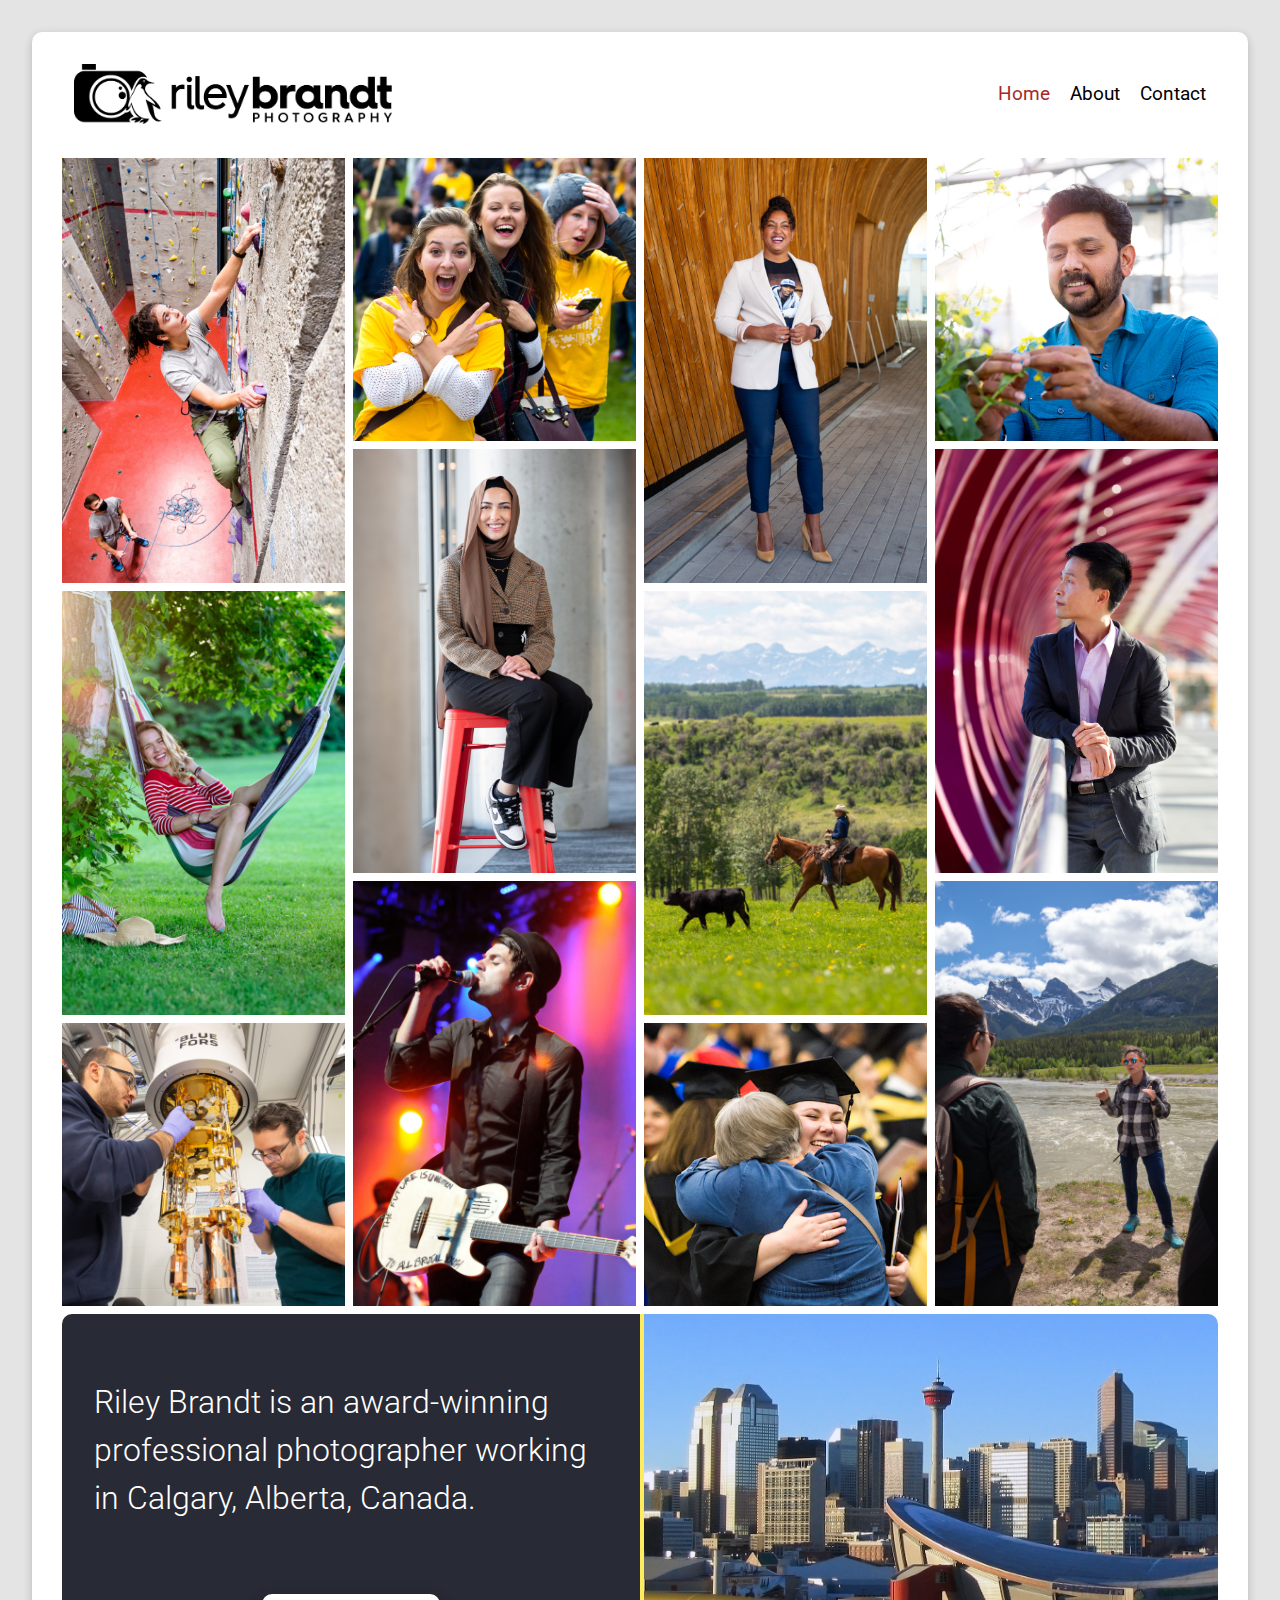
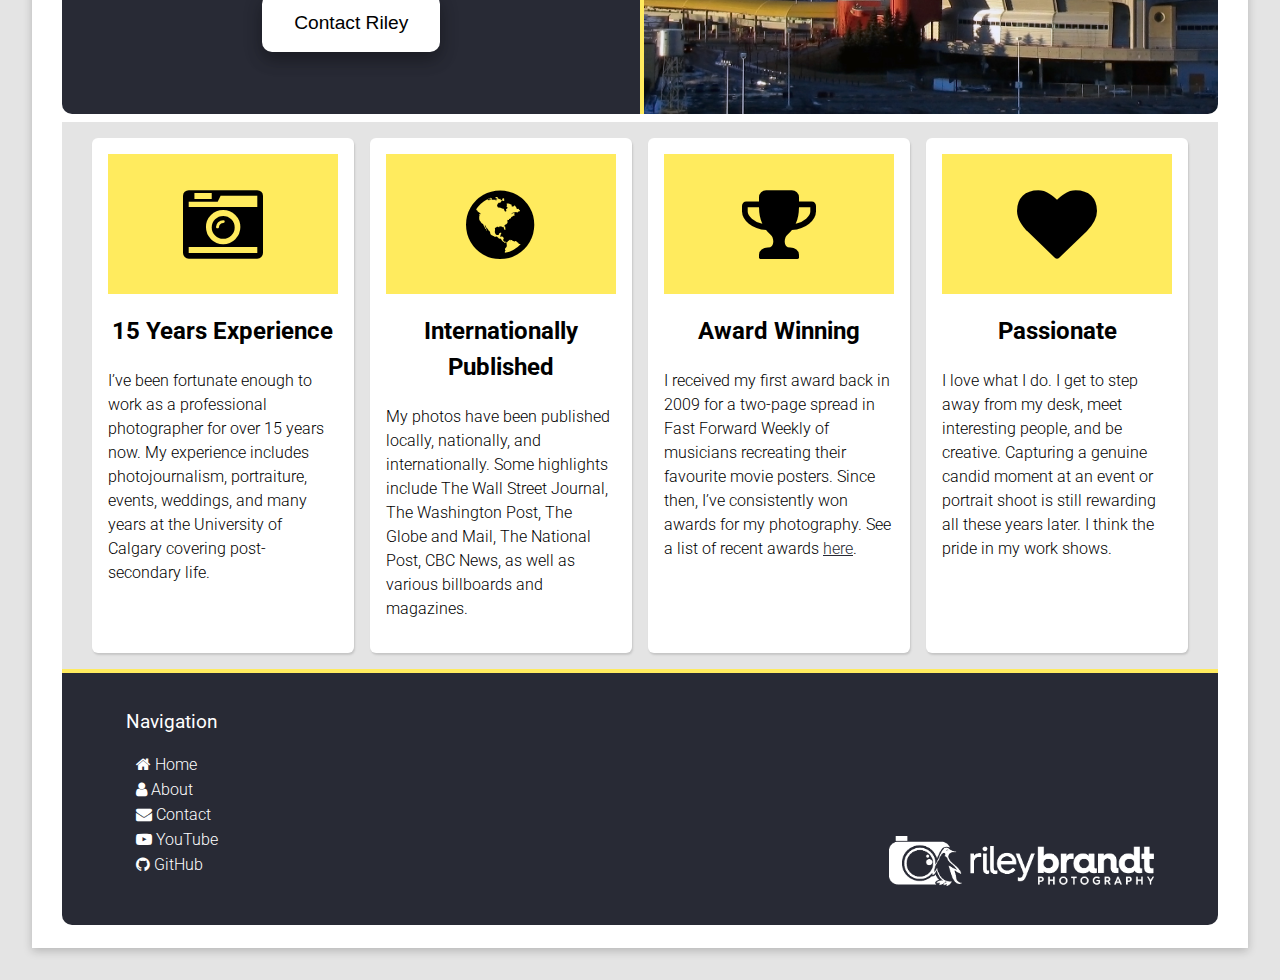
==== index.html @ c028a97a "HTML: added an image to message sent screen and an anchor link CSS: Adjusted padding, border radius," ====
<!DOCTYPE html>
<html lang="en">
  <head>
    <meta charset="UTF-8" />
    <meta http-equiv="X-UA-Compatible" content="IE=edge" />
    <meta name="viewport" content="width=device-width, initial-scale=1.0" />
    <title>Home | RB Photography</title>

    <link rel="stylesheet" href="./css/style.css" />
    <link rel="stylesheet" href="./css/lightbox.css" />
    <link rel="stylesheet" href="./css/font-awesome.min.css" />

    <!-- Google Fonts Remote Option -->

    <link rel="preconnect" href="https://fonts.googleapis.com" />
    <link rel="preconnect" href="https://fonts.gstatic.com" crossorigin />
    <style>
      @import url("https://fonts.googleapis.com/css2?family=Roboto:ital,wght@0,100;0,300;0,400;0,500;0,700;0,900;1,100;1,300;1,400;1,500;1,700;1,900&display=swap");
    </style>
  </head>

  <body>
    <div id="container-body-main">
      <!-- =========== NAVIGATION BAR & LOGO in the HEADER ============ -->

      <header>
        <div class="wrapper">
          <div class="logo">
            <a href="index.html"
              ><img class="nav-logo" alt="Riley Brandt Photography logo"
            /></a>
          </div>
          <div class="navbar">
            <div class="close-nav"><button type="button">x</button></div>
            <nav>
              <ul>
                <li><a href="index.html" class="active">Home</a></li>
                <!-- <li><a href="photos.html">Portfolio</a></li> -->
                <li><a href="about.html">About</a></li>
                <li><a href="contact.html">Contact</a></li>
              </ul>
            </nav>
          </div>

          <div class="menu-bar">
            <button type="button"><i></i></button>
          </div>
        </div>
      </header>

      <!-- ====== LIGHTBOX IMAGE GALLERY WITH MOSAIC ===== -->

      <div class="lbox-container">
        <div class="lbox-gallery">
          <!-- ====== IMAGE GALLERY 01 ===== -->

          <div class="lbox-column">
            <a
              href="./img/homepage/hp_04_full_wall-climb_1400px_90ppi_90Q.jpg"
              data-lightbox="lbox-test-data"
              data-title="This is the data-title field"
            >
              <img
                src="./img/homepage/hp_04_thumb_wall-climb_800x1200_150ppi.jpg"
              />
            </a>

            <a
              href="./img/homepage/hp_10_full_hammock_1200px.jpg"
              data-lightbox="lbox-test-data"
              data-title="This is the data-title field"
            >
              <img src="./img/homepage/hp_10_thumb_hammock_600x900px.jpg" />
            </a>

            <!-- <a
              href="./img/homepage/hp_15_full_lab_1200px.jpg"
              data-lightbox="lbox-test-data"
              data-title="This is the data-title field"
            >
              <img src="./img/homepage/hp_15_thumb-sq_lab_600x600px.jpg" />
            </a> -->

            <a
              href="./img/homepage/hp_15_full_lab_1200px.jpg"
              data-lightbox="lbox-test-data"
              data-title="This is the data-title field"
            >
              <img src="./img/homepage/hp_16_quamtun_600x600px.jpg" />
            </a>
          </div>

          <!-- ====== IMAGE GALLERY 02 ===== -->

          <div class="lbox-column">
            <a
              href="./img/homepage/hp_07_full_orientation_1200px.jpg"
              data-lightbox="lbox-test-data"
              data-title="This is the data-title field"
            >
              <img src="./img/homepage/hp_07_thumb_orientation_800x800px.jpg" />
            </a>

            <a
              href="./img/homepage/hp_01_full_stool-portrait_1400px.jpg"
              data-lightbox="lbox-test-data"
              data-title="This is the data-title field"
            >
              <img
                src="./img/homepage/hp_01_thumb_vert_stool-portrait_800x1200px_150ppi.jpg"
              />
            </a>

            <!-- <a
              href="./img/homepage/hp_10_full_hammock_1200px.jpg"
              data-lightbox="lbox-test-data"
              data-title="This is the data-title field"
            >
              <img src="./img/homepage/hp_10_thumb_hammock_600x900px.jpg" />
            </a> -->

            <a
              href="./img/homepage/hp_12_full_concert_1200px.jpg"
              data-lightbox="lbox-test-data"
              data-title="This is the data-title field"
            >
              <img src="./img/homepage/hp_12_thumb_concert_600x900px.jpg" />
            </a>
          </div>

          <!-- ====== IMAGE GALLERY 03 ===== -->

          <div class="lbox-column">
            <a
              href="./img/homepage/hp_06_full_grad-portrait_1200px_150ppi.jpg"
              data-lightbox="lbox-test-data"
              data-title="This is the data-title field"
            >
              <img
                src="./img/homepage/hp_06_thumb_vert_grad-portrait_800x1200px_150ppi.jpg"
              />
            </a>

            <!-- <a
              href="./img/homepage/hp_14_full_train_1200px.jpg"
              data-lightbox="lbox-test-data"
              data-title="This is the data-title field"
            >
              <img src="./img/homepage/hp_14_thumb_train_600x900px.jpg" />
            </a> -->

            <a
              href="./img/homepage/hp_05_full_herd-cattle_1200px_150ppi.jpg"
              data-lightbox="lbox-test-data"
              data-title="This is the data-title field"
            >
              <img src="./img/homepage/hp_05_thumb_herd-cattle_600x900px.jpg" />
            </a>

            <a
              href="./img/homepage/hp_08_full_graduation_1400px.jpg"
              data-lightbox="lbox-test-data"
              data-title="This is the data-title field"
            >
              <img src="./img/homepage/hp_08_thumb_graduation_800x800px.jpg" />
            </a>
          </div>

          <!-- ====== IMAGE GALLERY 04 ===== -->

          <div class="lbox-column">
            <a
              href="./img/homepage/hp_03_full_canola_1200px.jpg"
              data-lightbox="lbox-test-data"
              data-title="Canola research at the University of Calgary"
            >
              <img src="./img/homepage/hp_03_thumb_canola_800px.jpg" />
            </a>

            <a
              href="./img/homepage/hp_09_thumb_red-portrait_800x1200px.jpg"
              data-lightbox="lbox-test-data"
              data-title="This is the data-title field"
            >
              <img
                src="./img/homepage/hp_09_thumb_red-portrait_800x1200px.jpg"
              />
            </a>

            <a
              href="./img/homepage/hp_11_full_mountain-water_600x900px.jpg"
              data-lightbox="lbox-test-data"
              data-title="This is the data-title field"
            >
              <img
                src="./img/homepage/hp_11_thumb_mountain-water_600x900px.jpg"
              />
            </a>
          </div>
        </div>
      </div>

      <!-- ====== INSTA PHOTO AND TEXT ====== -->

      <div class="insta-profile">
        <div class="insta-text">
          <div>
            <p>
              Riley Brandt is an award-winning professional photographer working
              in Calgary, Alberta, Canada.
            </p>
          </div>
          <div>
            <button
              type="button"
              onclick="window.location.href='./contact.html';"
            >
              Contact Riley
            </button>
          </div>
        </div>

        <div class="insta-photo"></div>
      </div>

      <!-- ====== BULLET POINT CARDS || ALT GRID METHOD ====== -->
      <div class="card-container-2">
        <div class="card-gallery-2">
          <div class="card-column-2">
            <div class="card-highlight-2">
              <i class="fa fa-camera-retro fa-5x" aria-hidden="true"></i>
            </div>
            <!-- <img src="./img/homepage/hp_12_thumb_concert_600x900px.jpg" /> -->
            <h2>15 Years Experience</h2>
            <p>
              I’ve been fortunate enough to work as a professional photographer for over 15 years now. My experience includes photojournalism, portraiture, events, weddings, and many years at the University of Calgary covering post-secondary life.
            </p>
          </div>
          <div class="card-column-2">
            <div class="card-highlight-2">
              <i class="fa fa-globe fa-5x" aria-hidden="true"></i>
            </div>
            <h2>Internationally Published</h2>
            <p>
              My photos have been published locally, nationally, and internationally. Some highlights include The Wall Street Journal, The Washington Post, The Globe and Mail, The National Post, CBC News, as well as various billboards and magazines.
            </p>
          </div>
          <div class="card-column-2">
            <div class="card-highlight-2">
              <i class="fa fa-trophy fa-5x" aria-hidden="true"></i>
            </div>
            <h2>Award Winning</h2>
            <p>
              I received my first award back in 2009 for a two-page spread in Fast Forward Weekly of musicians recreating their favourite movie posters. Since then, I’ve consistently won awards for my photography. See a list of recent awards <a href="./about.html">here</a>.
            </p>
          </div>

          <div class="card-column-2">
            <div class="card-highlight-2">
              <i class="fa fa-heart fa-5x" aria-hidden="true"></i>
            </div>
            <h2>Passionate</h2>
            <p>
              I love what I do. I get to step away from my desk, meet interesting people, and be creative. Capturing a genuine candid moment at an event or portrait shoot is still rewarding all these years later. I think the pride in my work shows.
            </p>
          </div>
        </div>
      </div>

      <!-- ====== FOOTER ====== -->
      <footer>
        <!-- ====== FOOTER ITEM 1 | Navigation ====== -->
        <div class="footer-item">
          <h3>Navigation</h3>
          <ul>
            <li>
              <i class="fa fa-home" aria-hidden="true"></i>
              <a href="./index.html" class="active">Home</a>
            </li>
            <li>
              <i class="fa fa-user" aria-hidden="true"></i>
              <a href="./about.html">About</a>
            </li>
            <li>
              <i class="fa fa-envelope" aria-hidden="true"></i>
              <a href="contact.html">Contact</a>
            </li>
            <li>
              <i class="fa fa-youtube-play" aria-hidden="true"></i>
              <a
                href="https://www.youtube.com/channel/UCt6U6IJ2myOToBFeVL-EaXA/videos"
                target="_blank"
                >YouTube</a
              >
            </li>
            <li>
              <i class="fa fa-github" aria-hidden="true"></i>
              <a href="https://github.com/riley-brandt" target="_blank"
                >GitHub</a
              >
            </li>
            <!-- <li><i class="fa fa-th-large" aria-hidden="true"></i> Portfolio</li> -->
            <!-- <li><i class="fa fa-twitter" aria-hidden="true"></i> Twitter</li> -->
          </ul>
        </div>

        <!-- ====== FOOTER ITEM 2 | Logo ====== -->

        <div class="footer-logo">
          <div>
            <a href="./index.html">
              <img
                src="./img/logo/logo-white-775px.webp"
                alt="Riley Brandt Photography logo"
              />
            </a>
          </div>
        </div>
      </footer>
      <!-- ====== END OF #DIV CONTAINER BODY MAIN ====== -->
    </div>

    <!-- ====== SCRIPT LINK ====== -->

    <script src="./js/scripts.js"></script>
    <script src="./js/lightbox-plus-jquery.js"></script>
  </body>
</html>
---- css/style.css ----
/* ========== GLOBAL STYLES ========= */

/* @import url("https://fonts.googleapis.com/css2?family=Open+Sans:wght@400;700&display=swap"); */

:root {
  --bg-white: hsl(0, 0%, 100%);

  --bg-lt-blue: #e6e7e9;
  --bg-beige: hsl(20, 5%, 88%);
  --blue-medium: hsl(189, 46%, 54%);
  --blue-highlight: #7acfdf;
  --accent-yellow: hsl(60, 80%, 71%);
  --accent-purple: hsl(250, 14%, 40%);
  --dark-purple: hsl(250, 16%, 30%);
  --black-purple: hsl(251, 16%, 21%);
  --medium-black-purple: hsl(235.38461, 11%, 23%);

  --medium-black: hsl(235.38461, 10%, 25%);
  --black-almost: hsl(0, 0%, 15%);
  --btn-medium-green: hsl(178.03279, 54%, 44%);
  --bg-white-blue: hsl(220, 100%, 99%);
  --bg-grey: hsl(240, 5%, 96%);
}

*,
*::before,
*::after {
  box-sizing: border-box;
  line-height: 1.5em;
}

html {
  font-family: "Roboto", sans-serif;
  font-size: 16px;
  scroll-behavior: smooth;
  -webkit-text-size-adjust: 100%;
}

/* === Local Roboto Fonts | weight doesn't work in FF === */

/* @font-face {
  font-family: "robotoregular";
  src: url(../fonts/roboto-regular-webfont.woff2) format("woff2"),
    url(../fonts/roboto-regular-webfont.woff) format("woff");
  font-weight: normal;
  font-style: normal;
} */

/* @font-face {
  font-family: "roboto-variable";
  src: url(../fonts/roboto-variable.ttf) format("ttf");
  font-weight: 300;
  font-style: normal;
} */

body {
  margin: 2rem;
  font-family: "Roboto", sans-serif;
  font-weight: 300;
  background-color: #e4e4e4;
}

/* input[type="text"],
select {
  width: 100%;
  padding: 12px 20px;
  margin: 8px 0;
  display: inline-block;
  border: 1px solid #ccc;
  border-radius: 4px;
  box-sizing: border-box;
} */

input::placeholder {
  color: #969696;
}

textarea::placeholder {
  color: #969696;
}

input[type="text"],
select,
textarea {
  width: 100%;
  padding: 12px;
  border: 1px solid #ccc;
  border-radius: 4px;
  resize: vertical;
  box-shadow: 1px 2px 2px #c6c6c6;
}

input[type="email"] {
  width: 100%;
  padding: 12px 20px;
  margin: 8px 0;
  display: inline-block;
  border: 1px solid #ccc;
  border-radius: 4px;
  box-sizing: border-box;
  box-shadow: 1px 2px 2px #c6c6c6;
}

input[type="submit"] {
  width: 100%;

  background-color: #282a35;
  color: white;
  padding: 14px 20px;
  margin: 8px 0;
  border: none;
  border-radius: 4px;
  cursor: pointer;
  box-shadow: 1px 2px 2px #c6c6c6;
}

input[type="submit"]:hover {
  background-color: #ffeb5e;
  color: black;
}

/* .col-25 {
  float: left;
  width: 25%;
  margin-top: 1rem;
}

.col-75 {
  float: left;
  width: 75%;
  margin-top: 1rem;
} */

/* Clear floats after the columns */
/* .row:after {
  content: "";
  display: table;
  clear: both;
} */

/* Responsive layout - when the screen is less than 600px wide, make the two columns stack on top of each other instead of next to each other */
/* @media screen and (max-width: 600px) {
  input[type="submit"] {
    width: 100%;
  }
} */

/* ========== BODY STYLES ========= */

/* ========== BODY CONTAINER  ========= */

#container-body-main {
  max-width: 1400px;
  min-width: 320px;
  margin: auto;
  background-color: var(--bg-white);
  padding: 1.4em;
  box-shadow: 0 3px 10px rgb(0 0 0 / 0.2);
  border-radius: 10px 10px 0 0;
}

h1 {
  font-size: 3em;
  text-align: center;
  font-weight: 400;
  font-style: normal;
}

h3 {
  font-weight: 400;
  font-style: normal;
}

/* ====== FOOTER ====== */

footer {
  display: flex;
  flex-wrap: wrap;
  flex-direction: row;
  justify-content: space-between;
  max-width: 1400px;
  min-width: 250px;
  min-height: 200px;
  padding: 1rem 4rem 2rem 4rem;
  background-color: #282a35;
  border-top: 4px solid #ffeb5e;
  color: white;
  border-radius: 0 0 10px 10px;
  margin: 0rem 0.5rem 0 0.5rem;
  gap: 1rem;
}

.footer-item {
  display: flex;
  flex-direction: column;
  justify-content: end;
  align-items: end;
}

.footer-item a:link {
  color: white;
  text-decoration: none;
}

.footer-item a:visited {
  color: white;
  text-decoration: none;
}

.footer-item a:hover {
  color: #ffeb5e;
  text-decoration: none;
}

.footer-item ul {
  list-style-type: none;
  padding-left: 0;
}

.footer-item h3 {
  margin-bottom: 0px;
  /* color: #ffeb5e; */
}

.footer-logo img {
  height: 50px;
}

.footer-logo {
  display: flex;
  flex-direction: column;
  justify-content: end;
  align-items: end;
}

/* ========== HEADER ========= */

header {
  padding: 10px 20px;
}

header .wrapper {
  max-width: 1400px;
  margin: 0 auto;
  display: flex;
  align-items: center;
  justify-content: space-between;
}

header .logo img {
  height: 60px;
  display: block;
}

/* ============ PAGE CONTENT FORMATTING ============ */

.about-container {
  margin: 2rem 0.5rem 0rem 0.5rem;
}

.contact-form-container {
  display: flex;
  flex-wrap: wrap;
  padding: 2rem 0.5rem 0rem 0.5rem;
}

.card-left-txt h2 {
  text-align: center;
}

.contact-left-inner-bg {
  min-width: 320px;
  background-color: white;
  padding: 1rem;
  border-radius: 12px;
  height: 100%;
  box-shadow: 1px 2px 2px #c6c6c6;
}

.contact-form-left-container {
  flex: 40%;
  display: flex;
  flex-direction: column;
  background-color: #e4e4e4;
  padding: 2rem;
  /* border-radius: 12px 0 0 0; */
}

.contact-form-left-container a {
  color: #282a35;
}

.contact-form-fields {
  flex: 58%;
  display: flex;
  flex-direction: column;
  font-size: 1rem;
  font-weight: 100;
  padding: 2rem 2rem 2rem 1rem;
  background-color: #e4e4e4;
}

.contact-form-fields-2 {
  flex: 58%;
  display: flex;
  flex-direction: column;
  font-size: 1.2rem;
  font-weight: 100;
  padding: 0rem 2rem 1rem 1rem;
  background-color: #e4e4e4;
}

.success {
  display: flex;
  flex-direction: column;
  align-items: center;
  justify-content: center;
}

.success h2 {
  font-size: 2.4rem;
  margin-bottom: 0;
  color: #282a35;
}

.success p {
  font-size: 1.2rem;
}

.success button {
  background-color: white;
  margin-top: 1rem;
  border: none;
  padding: 15px 32px;
  text-align: center;
  text-decoration: none;
  display: inline-block;
  font-size: 1.2rem;
  border-radius: 10px;
  transition-duration: 0.4s;
  box-shadow: 1px 2px 2px #c6c6c6;
}

.success button:hover {
  background-color: #ffeb5e;
}
/* ========== NAVIGATION BAR ========= */

.nav-logo {
  content: url("../img/logo/logo-black-775px.webp");
}

.navbar {
  position: fixed;
  top: 0;
  left: 100%;
  margin: 0;
  width: 100%;
  height: 100%;
  padding: 20px;
  transition: left 0.3s;
}

nav {
  font-size: 1.2rem;
  font-weight: 400;
}

.navbar .show {
  left: 0 !important;
}

.hide-scroll {
  overflow: hidden;
}

.navbar ul {
  all: unset;
  list-style-type: none;
  display: flex;
  flex-direction: column;
  align-items: center;
  gap: 25px;
}

.navbar ul a {
  all: unset;
  cursor: pointer;
}

.navbar ul a:hover {
  color: #b8001f;
}

.close-nav {
  text-align: right;
  margin-bottom: 20px;
}

.close-nav button {
  all: unset;
  background: #f7f7f7;
  font-size: 42px;
  cursor: pointer;
  border: 1px solid rgba(0, 0, 0, 0.2);
  padding: 15px;
  border-radius: 3px;
  color: #444444;
}

.close-nav button:hover {
  color: #222222;
  background: white;
}

/* ========== MENU BAR/ MENU ICON ========= */

.menu-bar button {
  border: 1px solid rgba(0, 0, 0, 0.1);
  background: #f7f7f7;
  height: 40px;
  width: 40px;
  margin-left: 10px;
  padding: 5px 10px;
  cursor: pointer;
  border-radius: 3px;
}
.menu-bar i {
  display: block;
  border-top: 3px solid #444444;
  border-bottom: 3px solid #444444;
}

.menu-bar i::after {
  /* color: #282a35; */

  display: block;
  content: "";
  border-top: 3px solid #444444;
  margin: 6px 0;
}
.menu-bar button:hover {
  background: white;
}
.menu-bar button:hover i {
  border-color: #222222;
}

/* ========== BODY CONTAINER  ========= */

/* #container-body-main {
  max-width: 1400px;
  min-width: 320px;
  margin: auto;
  background-color: var(--bg-white);
  padding: 1.4em;
  box-shadow: 0 3px 10px rgb(0 0 0 / 0.2);
  border-radius: 10px 10px 0 0;
} */

/* ======== ABOUT PAGE BIO PROFILE ========== */

.about-profile {
  display: flex;
  flex-wrap: wrap;
  /* border-radius: 12px; */
  /* background-color: #282a35; */
  /* margin: 0.5rem 0.5rem 0rem 0.5rem; */
}

.about-photo {
  flex: 50%;
  display: flex;
  flex-direction: column;
  justify-content: center;
  align-items: center;
  border-radius: 12px 0 0 12px;
  background-color: #e4e4e4;
  padding: 2rem 1rem 1rem 1rem;
}

.about-photo-pic img {
  width: 380px;
  border-radius: 50%;
  background-color: white;
  padding: 0.5rem;
  box-shadow: 1px 2px 2px #c6c6c6;
}

/* .about-photo-pic {
} */

.about-profile-text {
  flex: 50%;
  width: 100%;
  display: flex;
  flex-direction: column;
  padding: 1rem 3rem 2rem 3rem;
  border-radius: 0 12px 12px 0;
  background-color: #282a35;
  border-left: 4px solid #ffeb5e;
}

.about-profile-text p {
  font-size: 1.2rem;
  font-weight: lighter;
  color: white;
}

.about-profile-text h6 {
  font-size: 1rem;
  text-transform: uppercase;
  color: #ffeb5e;
  letter-spacing: 2px;
  margin-right: 1rem;
}

.about-profile-text h3 {
  font-size: 2.4rem;
  color: #ffeb5e;
}

/* .about-profile-photo {
  flex: 40%;
  display: flex;
  align-items: center;
  text-align: right;
} */

/* .about-profile-photo img {
  width: 80%;
  border-radius: 50%;
  padding: 0.5rem;
  border-style: solid;
  border-color: #2a628f;
  border-width: 3px;
  background-color: #e4e4e4;
  box-shadow: 5px 5px 5px black;
} */

/* ======== ABOUT CONTAINERS ========== */

/* .about-containers-main > div:nth-of-type(2) {
  background-color: #282a35;
  color: white;
}

.about-containers-main > div:nth-of-type(2) h3 {
  color: #ffeb5e;
} */

/* .about-inner-content > div:nth-of-type(2) {
  background-color: #282a35;
  color: white;  margin-top: 1rem;

} */

.about-containers {
  display: flex;
  flex-wrap: wrap;
  font-size: 1.2rem;
  color: #2a2a2d;
  margin-top: 1rem;
  /* padding: 1rem; */
}

/* .about-containers > div::{
  border-radius: 0;
  box-shadow: none;
} */

.about-inner-content {
  display: flex;
  flex-wrap: wrap;
  padding: 1rem 2rem 1rem 2rem;
  border-radius: 12px;
  box-shadow: 1px 2px 2px #c6c6c6;
  background-color: #e4e4e4;
}

.about-inner-content-dark {
  display: flex;
  flex-wrap: wrap;
  padding: 1rem 2rem 1rem 2rem;
  border-radius: 12px;
  box-shadow: 1px 2px 2px #c6c6c6;
  background-color: #282a35;
  color: white;
}

.about-containers-main {
  /* margin-top: 1rem; */
  /* background-color: red; */
  /* border-radius: 12px 12px 0px 0px; */
}

.about-container-left {
  width: 45%;
  margin-right: 2rem;
}

.about-container-right h5 {
  line-height: 0rem;
  margin-bottom: 0;
  color: #ffeb5e;
}

.about-container-right {
  width: 45%;
}

.about-containers h3 {
  color: #2a628f;
}

/* ========== HOMEPAGE INSTA | PHOTO AND TEXT ========= */

.insta-profile {
  display: flex;
  flex-wrap: wrap;
  margin: 0.5rem 0.5rem 0rem 0.5rem;
}

.insta-photo {
  flex: 50%;
  background-repeat: no-repeat;
  background-size: cover;
  position: relative;
  border-left: 4px solid #ffeb5e;
  width: 100%;
  min-height: 400px;
  border-radius: 0 10px 10px 0;
  background-image: url(../img/homepage/calgary-temp.jpg);
}

.insta-photo-02 {
  flex: 30%;
  background-repeat: no-repeat;
  background-size: cover;
  position: relative;
  width: 100%;
  min-height: 400px;
  border-radius: 10px 0 0 10px;
  background-image: url(../img/homepage/riley-shooting-500px.jpg);
}

.insta-text {
  flex: 50%;
  display: flex;
  flex-direction: column;
  align-items: center;
  font-size: 2rem;
  padding: 2rem;
  background-color: #282a35;
  color: white;
  border-radius: 10px 0 0 10px;
}

.insta-text-02 {
  flex: 70%;
  display: flex;
  flex-direction: column;
  align-items: center;
  font-size: 1rem;
  padding: 1rem 2rem 1rem 2rem;
  background-color: #13293d;
  color: white;
  border-radius: 0 10px 10px 0;
  border-left: 0.5rem solid white;
}

.pulledquote {
  margin-left: 2rem;
  margin-right: 1rem;
  font-size: 2em;
  font-style: italic;
  text-align: center;
  padding: 0 1rem 0 1rem;
}

.insta-text button {
  /* background-color: #fed33f; */
  background-color: white;
  margin-top: 2.5rem;
  margin-bottom: 1rem;
  border: none;
  padding: 15px 32px;
  text-align: center;
  text-decoration: none;
  display: inline-block;
  font-size: 1.2rem;
  border-radius: 10px;
  transition-duration: 0.4s;
  box-shadow: 0 8px 16px 0 rgba(0, 0, 0, 0.2), 0 6px 20px 0 rgba(0, 0, 0, 0.19);
}

.insta-text button:hover {
  background-color: #ffeb5e;
}

/* ====== BULLET POINT CARDS || ALT GRID METHOD ====== */

.card-container-2 {
  display: flex;
  justify-content: center;
  align-items: center;
  padding: 0.5rem;
  background-color: #e4e4e4;
  /* border-radius: 10px 10px 0px 0px; */
  margin: 0.5rem 0.5rem 0 0.5rem;
}

.card-gallery-2 {
  display: flex;
  flex-wrap: wrap;
  justify-content: center;
}

.card-column-2 {
  flex: 25%;
  max-width: 23%;
  padding: 1em;
  background-color: #ffffff;
  margin: 0.5em;
  border-radius: 6px;
  box-shadow: 1px 2px 2px #c6c6c6;
}

.card-column-2 > h2 {
  text-align: center;
}

.card-column-2 a {
  color: #282a35;
}

.card-column-2 a:hover {
  color: #b8001f;
}

.card-highlight-2 {
  width: 100%;
  height: 140px;
  background-color: #ffeb5e;
  align-content: center;
  text-align: center;
}

/* ========== LIGHTBOX GALLERY ========= */
/* ========== MOSAIC FLEX WRAP ========= */

.lbox-container {
  display: flex;
  align-items: center;
  justify-content: center;
  margin-top: 1rem;
}

.lbox-gallery {
  display: flex;
  flex-wrap: wrap;
  padding: 0 4px;
}

.lbox-column {
  flex: 25%;
  max-width: 25%;
  padding: 0 4px;
}

.lbox-gallery img {
  margin-top: 8px;
  vertical-align: middle;
  width: 100%;
}

/* Responsive layout - makes a two column layout */

@media screen and (max-width: 1250px) {
  .about-profile-photo img {
    width: 80%;
    /* border-radius: 12px; */
  }

  .about-photo-pic img {
    width: 350px;
  }

  .about-profile-photo {
    text-align: center;
  }

  
  .card-column-2 {
    flex: 50%;
    max-width: 48%;
  }

  /* .about-profile-photo {
    flex: 50%;
  }

  .about-profile-text {
    flex: 50%;
  } */
}

/* Responsive layout - makes a two column layout */
@media screen and (max-width: 1000px) {
  .lbox-column {
    flex: 50%;
    max-width: 50%;
  }

  .about-photo-pic img {
    width: 320px;
  }

  .card-column-2 {
    flex: 50%;
    max-width: 48%;
  }

  /* header .logo img {
    height: 46px;
  } */

  .footer-logo img {
    height: 46px;
  }

  .lbox-container {
    margin-top: 0.5rem;
  }

  body {
    margin: 1rem;
  }
}

/* Responsive layout - makes a 1 column layout*/

@media screen and (max-width: 900px) {
  .card-column-2 {
    flex: 100%;
    max-width: 99%;
  }

  /* .insta-photo {
    border-radius: 0;
  }

  .insta-text {
    border-radius: 0;
  } */
}

@media screen and (max-width: 800px) {
  .about-photo {
    border-radius: 12px 12px 0 0;
  }

  .about-profile-text {
    border-radius: 0 0 12px 12px;
  }

  .insta-photo {
    border-left: none;
    border-radius: 0;
  }

  .insta-text {
    border-radius: 0;
  }
}

@media screen and (max-width: 600px) {
  input[type="submit"] {
    width: 100%;
  }

  .about-photo-pic img {
    width: 150px;
  }

  #container-body-main {
    box-shadow: none;
    border-radius: 0;
    padding: 0;
  }

  .about-container-left {
    width: 100%;
    margin-right: 0;
  }

  .about-container-right {
    width: 100%;
  }

  .lbox-column {
    flex: 100%;
    max-width: 100%;
  }

  .contact-form-left-container {
    padding: 0;
  }

  .contact-left-inner-bg {
    min-width: 280px;
    border-radius: 0;
  }

  .contact-form-container {
    padding: 1rem 0 0 0;
  }

  .insta-photo {
    border-top: solid 4px #ffeb5e;
    border-left: none;
    border-radius: 0;
  }

  .insta-text {
    border-radius: 0;
  }

  header .logo img {
    height: 46px;
  }

  .footer-logo img {
    height: 36px;
  }

  .lbox-container {
    margin-top: 0.2rem;
  }

  footer {
    flex-direction: column;
    align-items: flex-start;
    border-radius: 0px;
    margin-bottom: 0;
    margin: 0;
  }

  body {
    margin: 0;
  }

  header {
    padding-top: 1.4rem;
  }
}

/* ==========  MY NAVIGATION BAR STYLES ========= */

.navbar a.active {
  color: brown;
}

/* ==========  NEW NAV BAR MEDIA QUERIES ========= */

@media (min-width: 1000px) {
  .navbar {
    all: unset;
    display: block;
  }
  .navbar ul {
    flex-direction: row;
    gap: 20px;
  }
  .navbar ul a {
    font-size: inherit;
  }
  .close-nav,
  .menu-bar {
    display: none;
  }
}

/* ==========  DEBUGGING ========= */
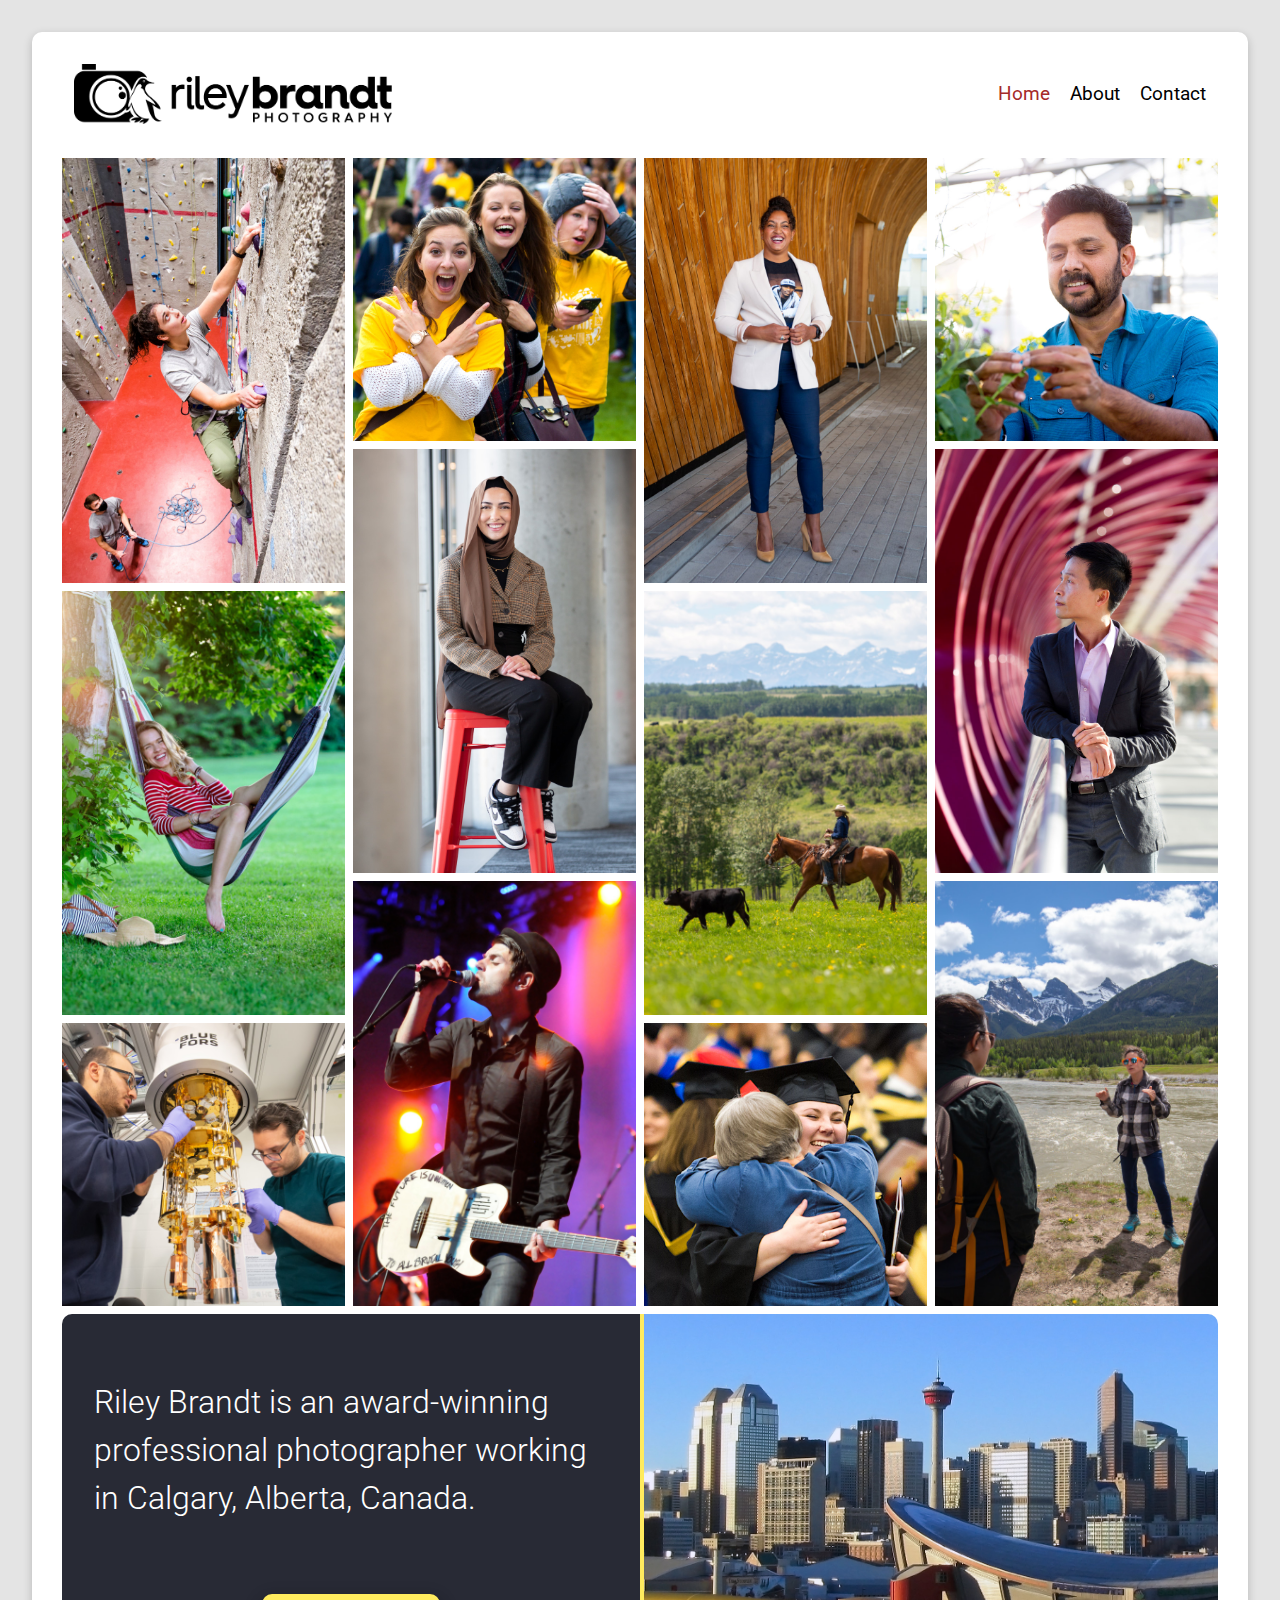
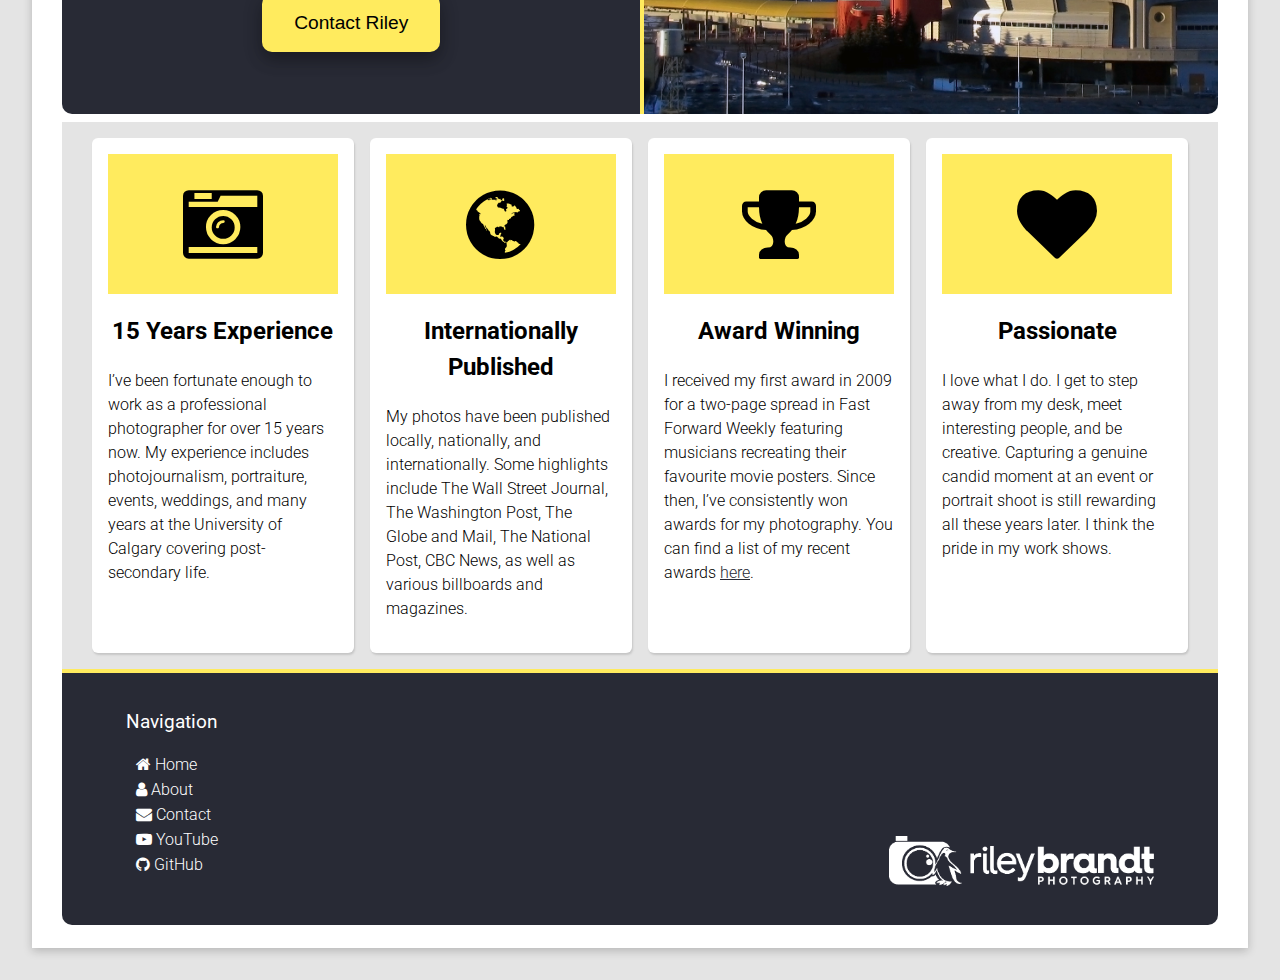
==== commit 61617611: "HTML: Clean up some old code, updated the text on the home page CSS: fixed yellow button colour" ====
--- a/index.html
+++ b/index.html
@@ -251,7 +251,7 @@
             </div>
             <h2>Award Winning</h2>
             <p>
-              I received my first award back in 2009 for a two-page spread in Fast Forward Weekly of musicians recreating their favourite movie posters. Since then, I’ve consistently won awards for my photography. See a list of recent awards <a href="./about.html">here</a>.
+              I received my first award in 2009 for a two-page spread in Fast Forward Weekly featuring musicians recreating their favourite movie posters. Since then, I’ve consistently won awards for my photography. You can find a list of my recent awards <a href="./about.html">here</a>.
             </p>
           </div>
 
--- a/css/style.css
+++ b/css/style.css
@@ -317,6 +317,14 @@
   justify-content: center;
 }
 
+#success-img img{
+  background-color: white;
+  padding: 0.6rem;
+  border-radius: 12px;
+  box-shadow: 1px 2px 2px #c6c6c6;
+
+}
+
 .success h2 {
   font-size: 2.4rem;
   margin-bottom: 0;
@@ -679,8 +687,8 @@
 }
 
 .insta-text button {
-  /* background-color: #fed33f; */
-  background-color: white;
+  /* background-color: white; */
+  background-color: #ffeb5e;
   margin-top: 2.5rem;
   margin-bottom: 1rem;
   border: none;
@@ -695,7 +703,7 @@
 }
 
 .insta-text button:hover {
-  background-color: #ffeb5e;
+  background-color: #e4e4e4;
 }
 
 /* ====== BULLET POINT CARDS || ALT GRID METHOD ====== */
@@ -790,7 +798,6 @@
     text-align: center;
   }
 
-  
   .card-column-2 {
     flex: 50%;
     max-width: 48%;
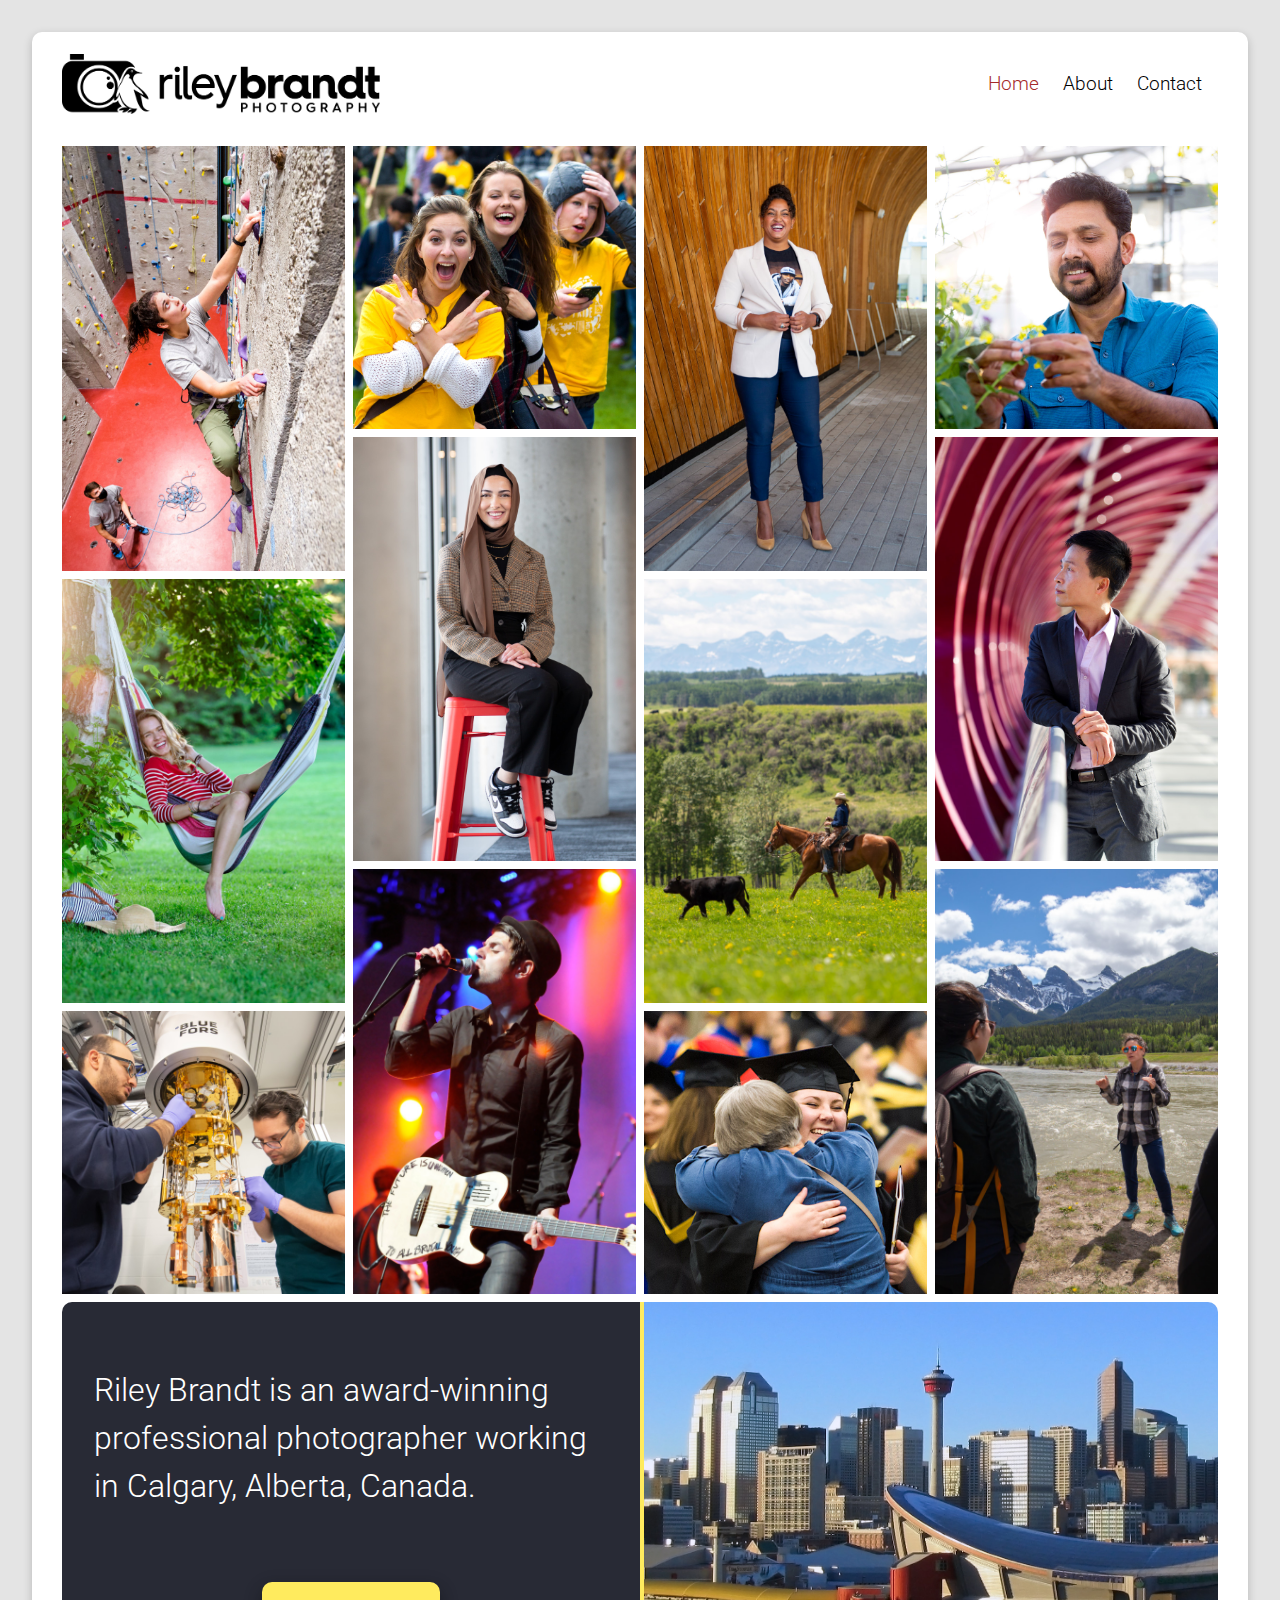
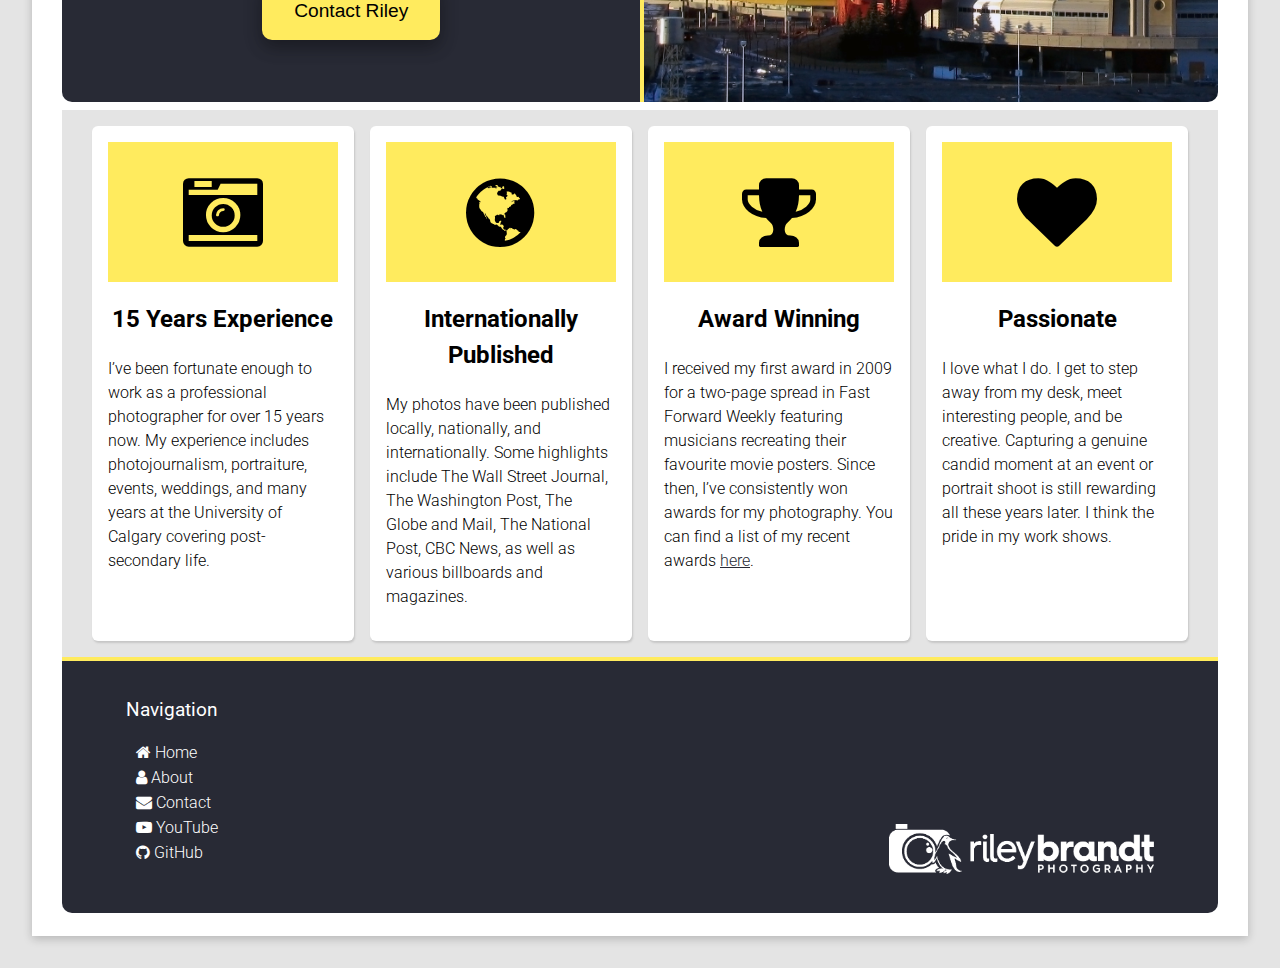
==== commit 33ed78da: "HTML/CSS:/JS: Fixed issue with JavaScript not loading by changing the directory tree and adding “def" ====
--- a/index.html
+++ b/index.html
@@ -24,28 +24,38 @@
       <!-- =========== NAVIGATION BAR & LOGO in the HEADER ============ -->
 
       <header>
-        <div class="wrapper">
-          <div class="logo">
-            <a href="index.html"
-              ><img class="nav-logo" alt="Riley Brandt Photography logo"
-            /></a>
-          </div>
-          <div class="navbar">
-            <div class="close-nav"><button type="button">x</button></div>
-            <nav>
-              <ul>
-                <li><a href="index.html" class="active">Home</a></li>
-                <!-- <li><a href="photos.html">Portfolio</a></li> -->
-                <li><a href="about.html">About</a></li>
-                <li><a href="contact.html">Contact</a></li>
-              </ul>
-            </nav>
-          </div>
-
-          <div class="menu-bar">
-            <button type="button"><i></i></button>
-          </div>
-        </div>
+        <!-- ============= NEW NAVIGATION BAR FROM SCRATCH ========== -->
+
+        <nav>
+          <!-- === UNORDERED LIST MOBILE === -->
+
+          <ul class="sidebar">
+            <li onclick="hideSidebar()">
+              <a href="#"><i class="fa fa-times " aria-hidden="true"></i></a>
+            </li>
+            <li><a href="index.html" class="active">Home</a></li>
+            <li><a href="about.html">About</a></li>
+            <li><a href="contact.html">Contact</a></li>          
+          </ul>
+
+          <!-- === UNORDERED LIST DESKTOP === -->
+
+          <ul>
+            <li>
+              <a class="logo" href="index.html"
+                ><img alt="Riley Brandt Photography logo"
+              /></a>
+            </li>
+            <li class="hideOnMobile"><a href="index.html" class="active">Home</a></li>
+            <li class="hideOnMobile"><a href="about.html">About</a></li>
+            <li class="hideOnMobile">
+              <a href="contact.html">Contact</a>
+            </li>
+            <li class="menu-button" onclick="showSidebar()">
+              <a href="#"><i class="fa fa-bars fa-2x" aria-hidden="true"></i></a>
+            </li>
+          </ul>
+        </nav>
       </header>
 
       <!-- ====== LIGHTBOX IMAGE GALLERY WITH MOSAIC ===== -->
@@ -322,7 +332,7 @@
 
     <!-- ====== SCRIPT LINK ====== -->
 
-    <script src="./js/scripts.js"></script>
-    <script src="./js/lightbox-plus-jquery.js"></script>
+    <script src="./js/scripts.js" defer></script>
+    <script src="./js/lightbox-plus-jquery.js" defer></script>
   </body>
 </html>
--- a/css/style.css
+++ b/css/style.css
@@ -4,21 +4,13 @@
 
 :root {
   --bg-white: hsl(0, 0%, 100%);
-
-  --bg-lt-blue: #e6e7e9;
-  --bg-beige: hsl(20, 5%, 88%);
-  --blue-medium: hsl(189, 46%, 54%);
-  --blue-highlight: #7acfdf;
   --accent-yellow: hsl(60, 80%, 71%);
   --accent-purple: hsl(250, 14%, 40%);
   --dark-purple: hsl(250, 16%, 30%);
   --black-purple: hsl(251, 16%, 21%);
   --medium-black-purple: hsl(235.38461, 11%, 23%);
-
   --medium-black: hsl(235.38461, 10%, 25%);
   --black-almost: hsl(0, 0%, 15%);
-  --btn-medium-green: hsl(178.03279, 54%, 44%);
-  --bg-white-blue: hsl(220, 100%, 99%);
   --bg-grey: hsl(240, 5%, 96%);
 }
 
@@ -54,22 +46,12 @@
 } */
 
 body {
-  margin: 2rem;
+  min-height: 100vh;
   font-family: "Roboto", sans-serif;
   font-weight: 300;
+  margin: 2rem;
   background-color: #e4e4e4;
 }
-
-/* input[type="text"],
-select {
-  width: 100%;
-  padding: 12px 20px;
-  margin: 8px 0;
-  display: inline-block;
-  border: 1px solid #ccc;
-  border-radius: 4px;
-  box-sizing: border-box;
-} */
 
 input::placeholder {
   color: #969696;
@@ -119,34 +101,7 @@
   color: black;
 }
 
-/* .col-25 {
-  float: left;
-  width: 25%;
-  margin-top: 1rem;
-}
-
-.col-75 {
-  float: left;
-  width: 75%;
-  margin-top: 1rem;
-} */
-
-/* Clear floats after the columns */
-/* .row:after {
-  content: "";
-  display: table;
-  clear: both;
-} */
-
-/* Responsive layout - when the screen is less than 600px wide, make the two columns stack on top of each other instead of next to each other */
-/* @media screen and (max-width: 600px) {
-  input[type="submit"] {
-    width: 100%;
-  }
-} */
-
 /* ========== BODY STYLES ========= */
-
 /* ========== BODY CONTAINER  ========= */
 
 #container-body-main {
@@ -219,7 +174,6 @@
 
 .footer-item h3 {
   margin-bottom: 0px;
-  /* color: #ffeb5e; */
 }
 
 .footer-logo img {
@@ -235,22 +189,97 @@
 
 /* ========== HEADER ========= */
 
-header {
-  padding: 10px 20px;
-}
-
-header .wrapper {
-  max-width: 1400px;
-  margin: 0 auto;
+
+/* ========== NAVIGATION BAR ========= */
+.active {
+  color: brown;
+}
+
+nav ul {
+  width: 100%;
+  list-style: none;
+  display: flex;
+  padding: 0;
+  margin: 0;
+}
+
+nav li {
+  min-height: 50px;
+}
+
+nav a {
+  height: 100%;
+  padding: 0 24px 0 0;
+  text-decoration: none;
   display: flex;
   align-items: center;
-  justify-content: space-between;
-}
-
-header .logo img {
+  justify-content: flex-start;
+  font-size: 1.2rem;
+  color: black;
+}
+
+nav a:hover {
+  color: #b8001f;
+}
+
+nav li:first-child {
+  margin-right: auto;
+  height: auto;
+  padding-left: 0.5rem;
+}
+
+.logo {
+  content: url("../img/logo/logo-black-775px.webp");
   height: 60px;
-  display: block;
-}
+}
+
+.sidebar {
+  position: fixed;
+  top: 0;
+  right: 0;
+  height: 100vh;
+  width: 230px;
+  z-index: 999;
+  background-color: #e4e4e4;
+  display: none;
+  flex-direction: column;
+  align-items: flex-start;
+  justify-content: flex-start;
+  padding: 1.4rem;
+}
+
+
+.sidebar a {
+  width: 100%;
+  display: flex;
+  justify-content: flex-end;
+  color: white;
+}
+
+.sidebar li {
+  width: 100%;
+  margin-bottom: 3px;
+  background-color: #282a35;
+  border-radius: 5px;
+  box-shadow: 5px 5px 5px rgba(0, 0, 0, 0.1);
+}
+
+.sidebar a:hover {
+  color: #ffeb5e;
+}
+
+.sidebar .active {
+  color: #ffeb5e;
+}
+
+.menu-button {
+  display: none;
+}
+
+.menu-button a:hover, a:active {
+  color: #ffeb5e;
+}
+
 
 /* ============ PAGE CONTENT FORMATTING ============ */
 
@@ -317,12 +346,11 @@
   justify-content: center;
 }
 
-#success-img img{
+#success-img img {
   background-color: white;
   padding: 0.6rem;
   border-radius: 12px;
   box-shadow: 1px 2px 2px #c6c6c6;
-
 }
 
 .success h2 {
@@ -352,128 +380,12 @@
 .success button:hover {
   background-color: #ffeb5e;
 }
-/* ========== NAVIGATION BAR ========= */
-
-.nav-logo {
-  content: url("../img/logo/logo-black-775px.webp");
-}
-
-.navbar {
-  position: fixed;
-  top: 0;
-  left: 100%;
-  margin: 0;
-  width: 100%;
-  height: 100%;
-  padding: 20px;
-  transition: left 0.3s;
-}
-
-nav {
-  font-size: 1.2rem;
-  font-weight: 400;
-}
-
-.navbar .show {
-  left: 0 !important;
-}
-
-.hide-scroll {
-  overflow: hidden;
-}
-
-.navbar ul {
-  all: unset;
-  list-style-type: none;
-  display: flex;
-  flex-direction: column;
-  align-items: center;
-  gap: 25px;
-}
-
-.navbar ul a {
-  all: unset;
-  cursor: pointer;
-}
-
-.navbar ul a:hover {
-  color: #b8001f;
-}
-
-.close-nav {
-  text-align: right;
-  margin-bottom: 20px;
-}
-
-.close-nav button {
-  all: unset;
-  background: #f7f7f7;
-  font-size: 42px;
-  cursor: pointer;
-  border: 1px solid rgba(0, 0, 0, 0.2);
-  padding: 15px;
-  border-radius: 3px;
-  color: #444444;
-}
-
-.close-nav button:hover {
-  color: #222222;
-  background: white;
-}
-
-/* ========== MENU BAR/ MENU ICON ========= */
-
-.menu-bar button {
-  border: 1px solid rgba(0, 0, 0, 0.1);
-  background: #f7f7f7;
-  height: 40px;
-  width: 40px;
-  margin-left: 10px;
-  padding: 5px 10px;
-  cursor: pointer;
-  border-radius: 3px;
-}
-.menu-bar i {
-  display: block;
-  border-top: 3px solid #444444;
-  border-bottom: 3px solid #444444;
-}
-
-.menu-bar i::after {
-  /* color: #282a35; */
-
-  display: block;
-  content: "";
-  border-top: 3px solid #444444;
-  margin: 6px 0;
-}
-.menu-bar button:hover {
-  background: white;
-}
-.menu-bar button:hover i {
-  border-color: #222222;
-}
-
-/* ========== BODY CONTAINER  ========= */
-
-/* #container-body-main {
-  max-width: 1400px;
-  min-width: 320px;
-  margin: auto;
-  background-color: var(--bg-white);
-  padding: 1.4em;
-  box-shadow: 0 3px 10px rgb(0 0 0 / 0.2);
-  border-radius: 10px 10px 0 0;
-} */
 
 /* ======== ABOUT PAGE BIO PROFILE ========== */
 
 .about-profile {
   display: flex;
   flex-wrap: wrap;
-  /* border-radius: 12px; */
-  /* background-color: #282a35; */
-  /* margin: 0.5rem 0.5rem 0rem 0.5rem; */
 }
 
 .about-photo {
@@ -494,9 +406,6 @@
   padding: 0.5rem;
   box-shadow: 1px 2px 2px #c6c6c6;
 }
-
-/* .about-photo-pic {
-} */
 
 .about-profile-text {
   flex: 50%;
@@ -528,41 +437,6 @@
   color: #ffeb5e;
 }
 
-/* .about-profile-photo {
-  flex: 40%;
-  display: flex;
-  align-items: center;
-  text-align: right;
-} */
-
-/* .about-profile-photo img {
-  width: 80%;
-  border-radius: 50%;
-  padding: 0.5rem;
-  border-style: solid;
-  border-color: #2a628f;
-  border-width: 3px;
-  background-color: #e4e4e4;
-  box-shadow: 5px 5px 5px black;
-} */
-
-/* ======== ABOUT CONTAINERS ========== */
-
-/* .about-containers-main > div:nth-of-type(2) {
-  background-color: #282a35;
-  color: white;
-}
-
-.about-containers-main > div:nth-of-type(2) h3 {
-  color: #ffeb5e;
-} */
-
-/* .about-inner-content > div:nth-of-type(2) {
-  background-color: #282a35;
-  color: white;  margin-top: 1rem;
-
-} */
-
 .about-containers {
   display: flex;
   flex-wrap: wrap;
@@ -572,11 +446,6 @@
   /* padding: 1rem; */
 }
 
-/* .about-containers > div::{
-  border-radius: 0;
-  box-shadow: none;
-} */
-
 .about-inner-content {
   display: flex;
   flex-wrap: wrap;
@@ -594,12 +463,6 @@
   box-shadow: 1px 2px 2px #c6c6c6;
   background-color: #282a35;
   color: white;
-}
-
-.about-containers-main {
-  /* margin-top: 1rem; */
-  /* background-color: red; */
-  /* border-radius: 12px 12px 0px 0px; */
 }
 
 .about-container-left {
@@ -761,7 +624,7 @@
   display: flex;
   align-items: center;
   justify-content: center;
-  margin-top: 1rem;
+  margin-top: 1.5rem;
 }
 
 .lbox-gallery {
@@ -802,14 +665,6 @@
     flex: 50%;
     max-width: 48%;
   }
-
-  /* .about-profile-photo {
-    flex: 50%;
-  }
-
-  .about-profile-text {
-    flex: 50%;
-  } */
 }
 
 /* Responsive layout - makes a two column layout */
@@ -828,17 +683,13 @@
     max-width: 48%;
   }
 
-  /* header .logo img {
-    height: 46px;
-  } */
-
   .footer-logo img {
     height: 46px;
   }
 
-  .lbox-container {
-    margin-top: 0.5rem;
-  }
+  /* .lbox-container {
+    margin-top: 1.5rem;
+  } */
 
   body {
     margin: 1rem;
@@ -852,17 +703,18 @@
     flex: 100%;
     max-width: 99%;
   }
-
-  /* .insta-photo {
-    border-radius: 0;
-  }
-
-  .insta-text {
-    border-radius: 0;
-  } */
 }
 
 @media screen and (max-width: 800px) {
+
+
+  .hideOnMobile {
+    display: none;
+  }
+
+  .menu-button {
+    display: block;
+  }
   .about-photo {
     border-radius: 12px 12px 0 0;
   }
@@ -884,10 +736,6 @@
 @media screen and (max-width: 600px) {
   input[type="submit"] {
     width: 100%;
-  }
-
-  .about-photo-pic img {
-    width: 150px;
   }
 
   #container-body-main {
@@ -896,8 +744,26 @@
     padding: 0;
   }
 
+  nav {
+    padding: 1.2rem 0.5rem 0rem 0.5rem;
+  }
+
+  .logo {
+    height: 46px;
+    margin-top: 5px;
+  }
+
+  .about-container {
+    margin: 1.1rem 0.5rem 0rem 0.5rem;
+  }
+
+  .about-photo-pic img {
+    width: 150px;
+  }
+
   .about-container-left {
     width: 100%;
+    /* margin-top: 0; */
     margin-right: 0;
   }
 
@@ -920,7 +786,7 @@
   }
 
   .contact-form-container {
-    padding: 1rem 0 0 0;
+    padding: 0.1rem 0 0 0;
   }
 
   .insta-photo {
@@ -933,16 +799,12 @@
     border-radius: 0;
   }
 
-  header .logo img {
-    height: 46px;
-  }
-
   .footer-logo img {
     height: 36px;
   }
 
   .lbox-container {
-    margin-top: 0.2rem;
+    margin-top: 0.6rem;
   }
 
   footer {
@@ -956,35 +818,11 @@
   body {
     margin: 0;
   }
-
-  header {
-    padding-top: 1.4rem;
-  }
-}
-
-/* ==========  MY NAVIGATION BAR STYLES ========= */
-
-.navbar a.active {
-  color: brown;
-}
-
-/* ==========  NEW NAV BAR MEDIA QUERIES ========= */
-
-@media (min-width: 1000px) {
-  .navbar {
-    all: unset;
-    display: block;
-  }
-  .navbar ul {
-    flex-direction: row;
-    gap: 20px;
-  }
-  .navbar ul a {
-    font-size: inherit;
-  }
-  .close-nav,
-  .menu-bar {
-    display: none;
+}
+
+@media (max-width: 400px) {
+  .sidebar {
+    width: 100%;
   }
 }
 
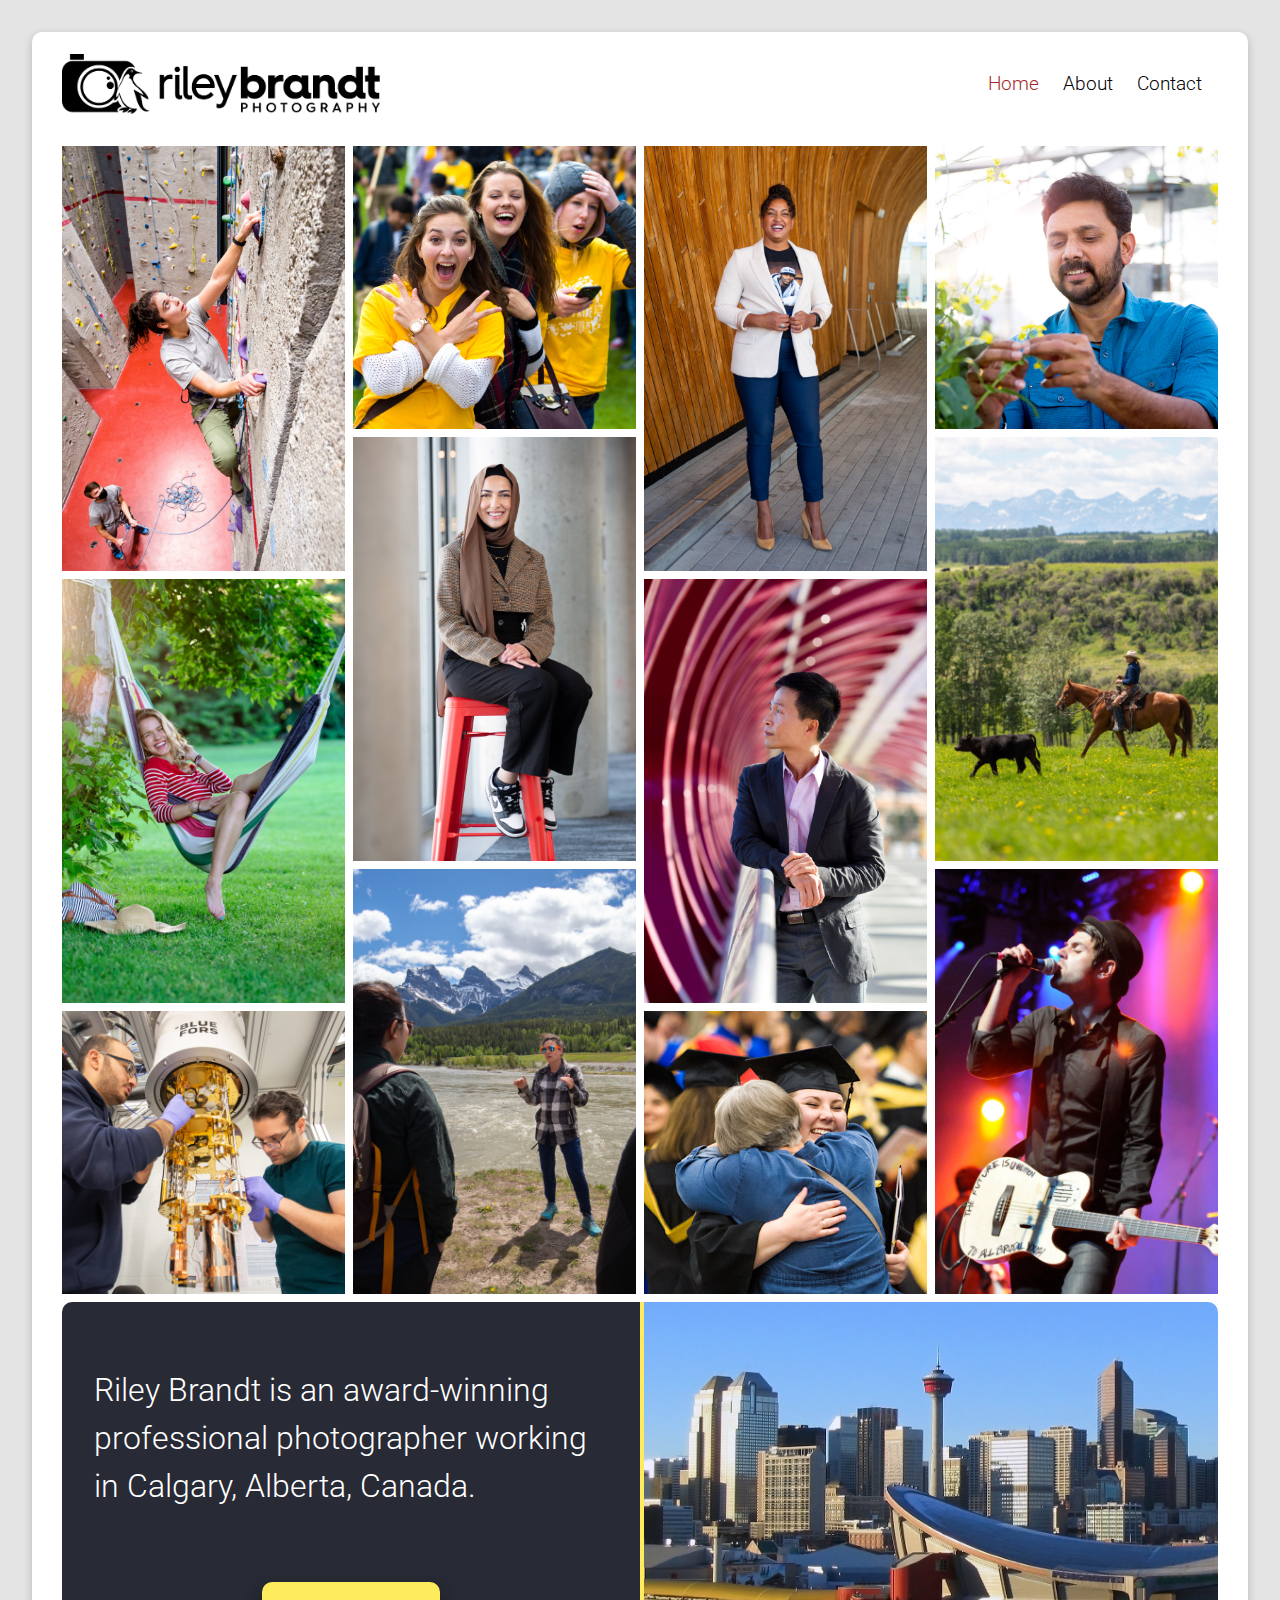
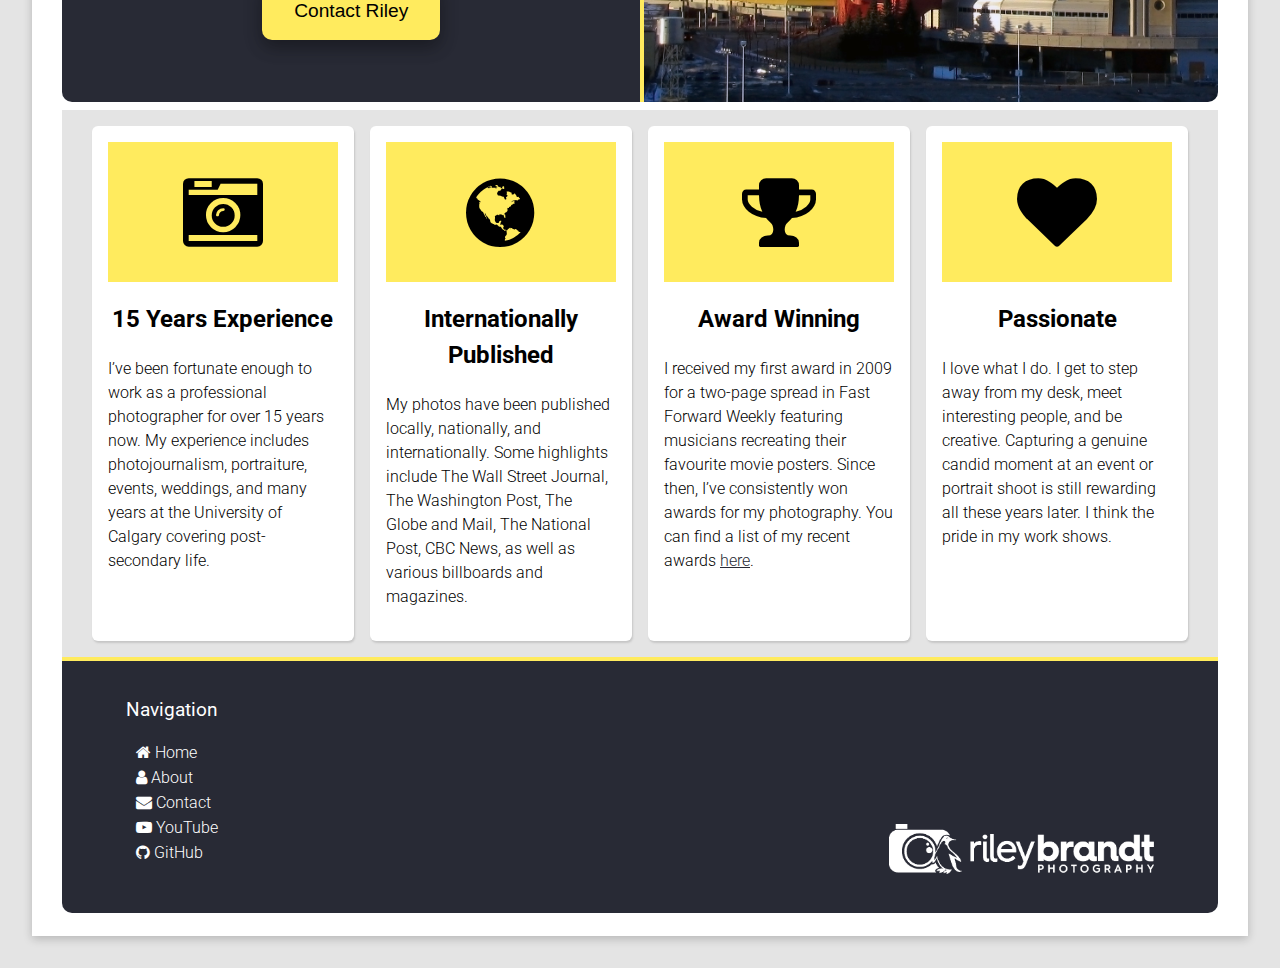
==== commit 97071529: "HTML: rearranged the home page image gallery" ====
--- a/index.html
+++ b/index.html
@@ -31,11 +31,11 @@
 
           <ul class="sidebar">
             <li onclick="hideSidebar()">
-              <a href="#"><i class="fa fa-times " aria-hidden="true"></i></a>
+              <a href="#"><i class="fa fa-times" aria-hidden="true"></i></a>
             </li>
             <li><a href="index.html" class="active">Home</a></li>
             <li><a href="about.html">About</a></li>
-            <li><a href="contact.html">Contact</a></li>          
+            <li><a href="contact.html">Contact</a></li>
           </ul>
 
           <!-- === UNORDERED LIST DESKTOP === -->
@@ -46,16 +46,23 @@
                 ><img alt="Riley Brandt Photography logo"
               /></a>
             </li>
-            <li class="hideOnMobile"><a href="index.html" class="active">Home</a></li>
+            <li class="hideOnMobile">
+              <a href="index.html" class="active">Home</a>
+            </li>
             <li class="hideOnMobile"><a href="about.html">About</a></li>
             <li class="hideOnMobile">
               <a href="contact.html">Contact</a>
             </li>
             <li class="menu-button" onclick="showSidebar()">
-              <a href="#"><i class="fa fa-bars fa-2x" aria-hidden="true"></i></a>
+              <a href="#"
+                ><i class="fa fa-bars fa-2x" aria-hidden="true"></i
+              ></a>
             </li>
           </ul>
         </nav>
+
+        <!-- ====== OVERLAY FOR MOBILE SIDEBAR ===== -->
+        <div id="overlay" onclick="hideSidebar()"></div>
       </header>
 
       <!-- ====== LIGHTBOX IMAGE GALLERY WITH MOSAIC ===== -->
@@ -128,13 +135,41 @@
             >
               <img src="./img/homepage/hp_10_thumb_hammock_600x900px.jpg" />
             </a> -->
-
+            <!-- 
             <a
               href="./img/homepage/hp_12_full_concert_1200px.jpg"
               data-lightbox="lbox-test-data"
               data-title="This is the data-title field"
             >
               <img src="./img/homepage/hp_12_thumb_concert_600x900px.jpg" />
+            </a> -->
+
+            <!-- <a
+              href="./img/homepage/hp_09_thumb_red-portrait_800x1200px.jpg"
+              data-lightbox="lbox-test-data"
+              data-title="This is the data-title field"
+            >
+              <img
+                src="./img/homepage/hp_09_thumb_red-portrait_800x1200px.jpg"
+              />
+            </a> -->
+
+            <!-- <a
+              href="./img/homepage/hp_05_full_herd-cattle_1200px_150ppi.jpg"
+              data-lightbox="lbox-test-data"
+              data-title="This is the data-title field"
+            >
+              <img src="./img/homepage/hp_05_thumb_herd-cattle_600x900px.jpg" />
+            </a> -->
+
+            <a
+              href="./img/homepage/hp_11_full_mountain-water_600x900px.jpg"
+              data-lightbox="lbox-test-data"
+              data-title="This is the data-title field"
+            >
+              <img
+                src="./img/homepage/hp_11_thumb_mountain-water_600x900px.jpg"
+              />
             </a>
           </div>
 
@@ -159,12 +194,22 @@
               <img src="./img/homepage/hp_14_thumb_train_600x900px.jpg" />
             </a> -->
 
-            <a
+            <!-- <a
               href="./img/homepage/hp_05_full_herd-cattle_1200px_150ppi.jpg"
               data-lightbox="lbox-test-data"
               data-title="This is the data-title field"
             >
               <img src="./img/homepage/hp_05_thumb_herd-cattle_600x900px.jpg" />
+            </a> -->
+
+            <a
+              href="./img/homepage/hp_09_thumb_red-portrait_800x1200px.jpg"
+              data-lightbox="lbox-test-data"
+              data-title="This is the data-title field"
+            >
+              <img
+                src="./img/homepage/hp_09_thumb_red-portrait_800x1200px.jpg"
+              />
             </a>
 
             <a
@@ -187,7 +232,7 @@
               <img src="./img/homepage/hp_03_thumb_canola_800px.jpg" />
             </a>
 
-            <a
+            <!-- <a
               href="./img/homepage/hp_09_thumb_red-portrait_800x1200px.jpg"
               data-lightbox="lbox-test-data"
               data-title="This is the data-title field"
@@ -195,9 +240,33 @@
               <img
                 src="./img/homepage/hp_09_thumb_red-portrait_800x1200px.jpg"
               />
-            </a>
-
-            <a
+            </a> -->
+
+            <!-- <a
+              href="./img/homepage/hp_12_full_concert_1200px.jpg"
+              data-lightbox="lbox-test-data"
+              data-title="This is the data-title field"
+            >
+              <img src="./img/homepage/hp_12_thumb_concert_600x900px.jpg" />
+            </a> -->
+
+            <a
+              href="./img/homepage/hp_05_full_herd-cattle_1200px_150ppi.jpg"
+              data-lightbox="lbox-test-data"
+              data-title="This is the data-title field"
+            >
+              <img src="./img/homepage/hp_05_thumb_herd-cattle_600x900px.jpg" />
+            </a>
+
+            <a
+              href="./img/homepage/hp_12_full_concert_1200px.jpg"
+              data-lightbox="lbox-test-data"
+              data-title="This is the data-title field"
+            >
+              <img src="./img/homepage/hp_12_thumb_concert_600x900px.jpg" />
+            </a>
+
+            <!-- <a
               href="./img/homepage/hp_11_full_mountain-water_600x900px.jpg"
               data-lightbox="lbox-test-data"
               data-title="This is the data-title field"
@@ -205,7 +274,7 @@
               <img
                 src="./img/homepage/hp_11_thumb_mountain-water_600x900px.jpg"
               />
-            </a>
+            </a> -->
           </div>
         </div>
       </div>
@@ -243,7 +312,10 @@
             <!-- <img src="./img/homepage/hp_12_thumb_concert_600x900px.jpg" /> -->
             <h2>15 Years Experience</h2>
             <p>
-              I’ve been fortunate enough to work as a professional photographer for over 15 years now. My experience includes photojournalism, portraiture, events, weddings, and many years at the University of Calgary covering post-secondary life.
+              I’ve been fortunate enough to work as a professional photographer
+              for over 15 years now. My experience includes photojournalism,
+              portraiture, events, weddings, and many years at the University of
+              Calgary covering post-secondary life.
             </p>
           </div>
           <div class="card-column-2">
@@ -252,7 +324,10 @@
             </div>
             <h2>Internationally Published</h2>
             <p>
-              My photos have been published locally, nationally, and internationally. Some highlights include The Wall Street Journal, The Washington Post, The Globe and Mail, The National Post, CBC News, as well as various billboards and magazines.
+              My photos have been published locally, nationally, and
+              internationally. Some highlights include The Wall Street Journal,
+              The Washington Post, The Globe and Mail, The National Post, CBC
+              News, as well as various billboards and magazines.
             </p>
           </div>
           <div class="card-column-2">
@@ -261,7 +336,11 @@
             </div>
             <h2>Award Winning</h2>
             <p>
-              I received my first award in 2009 for a two-page spread in Fast Forward Weekly featuring musicians recreating their favourite movie posters. Since then, I’ve consistently won awards for my photography. You can find a list of my recent awards <a href="./about.html">here</a>.
+              I received my first award in 2009 for a two-page spread in Fast
+              Forward Weekly featuring musicians recreating their favourite
+              movie posters. Since then, I’ve consistently won awards for my
+              photography. You can find a list of my recent awards
+              <a href="./about.html">here</a>.
             </p>
           </div>
 
@@ -271,7 +350,10 @@
             </div>
             <h2>Passionate</h2>
             <p>
-              I love what I do. I get to step away from my desk, meet interesting people, and be creative. Capturing a genuine candid moment at an event or portrait shoot is still rewarding all these years later. I think the pride in my work shows.
+              I love what I do. I get to step away from my desk, meet
+              interesting people, and be creative. Capturing a genuine candid
+              moment at an event or portrait shoot is still rewarding all these
+              years later. I think the pride in my work shows.
             </p>
           </div>
         </div>
--- a/css/style.css
+++ b/css/style.css
@@ -112,6 +112,10 @@
   padding: 1.4em;
   box-shadow: 0 3px 10px rgb(0 0 0 / 0.2);
   border-radius: 10px 10px 0 0;
+}
+
+button a {
+  color: black;
 }
 
 h1 {
@@ -189,7 +193,6 @@
 
 /* ========== HEADER ========= */
 
-
 /* ========== NAVIGATION BAR ========= */
 .active {
   color: brown;
@@ -239,7 +242,7 @@
   right: 0;
   height: 100vh;
   width: 230px;
-  z-index: 999;
+  z-index: 10;
   background-color: #e4e4e4;
   display: none;
   flex-direction: column;
@@ -247,7 +250,6 @@
   justify-content: flex-start;
   padding: 1.4rem;
 }
-
 
 .sidebar a {
   width: 100%;
@@ -276,12 +278,63 @@
   display: none;
 }
 
-.menu-button a:hover, a:active {
+.menu-button a:hover,
+a:active {
   color: #ffeb5e;
 }
 
+#overlay {
+  background-color: rgba(0, 0, 0, 0.5);
+  position: fixed;
+  inset: 0;
+  z-index: 9;
+  display: none;
+}
 
 /* ============ PAGE CONTENT FORMATTING ============ */
+
+.lessons-container {
+  display: flex;
+  flex-wrap: wrap;
+  margin: 2rem 0.5rem 0rem 0.5rem;
+  /* padding: 1rem; */
+  /* background-color: #e4e4e4; */
+}
+
+/* .lessons-content-left {
+  background-color: white;
+  border-radius: 10px;
+  flex: 40%;
+  padding: 1rem;
+  margin-right: 1rem;
+}
+
+.lessons-content-left h2 {
+  text-align: center;
+}
+
+.lessons-content-right {
+  background-color: white;
+  border-radius: 10px;
+  padding: 1rem;
+  flex: 58%;
+}
+
+.lessons-content-right > h2 {
+  color: brown;
+} */
+
+.foss-banner {
+  content: url("../img/lessons/banner-foss-course-01.png");
+  width: 98%;
+  height: auto;
+}
+
+.portraits-banner {
+  content: url("../img/lessons/foss-course-02.png");
+  width: 98%;
+  height: auto;
+}
 
 .about-container {
   margin: 2rem 0.5rem 0rem 0.5rem;
@@ -301,7 +354,7 @@
   min-width: 320px;
   background-color: white;
   padding: 1rem;
-  border-radius: 12px;
+  border-radius: 10px;
   height: 100%;
   box-shadow: 1px 2px 2px #c6c6c6;
 }
@@ -667,8 +720,33 @@
   }
 }
 
-/* Responsive layout - makes a two column layout */
+/* ========== MEDIA QUERIES START HERE ========= */
+/* ========== ======= 1000px  ======= ========= */
 @media screen and (max-width: 1000px) {
+
+
+  /* .lessons-container {
+    flex-direction: column;
+    padding: 1rem;
+  }
+
+  .lessons-content-left {
+    width: 100%;
+    border-radius: 0;
+    padding-bottom: 0;
+
+  }
+  
+  .lessons-content-right {
+    width: 100%;
+    border-radius: 0;
+    padding-top: 0;
+  }
+
+  .lessons-hide {
+    display: none;
+  } */
+
   .lbox-column {
     flex: 50%;
     max-width: 50%;
@@ -687,25 +765,27 @@
     height: 46px;
   }
 
-  /* .lbox-container {
-    margin-top: 1.5rem;
-  } */
+
 
   body {
     margin: 1rem;
   }
 }
 
-/* Responsive layout - makes a 1 column layout*/
+/* ========== ======= 900px  ======= ========= */
 
 @media screen and (max-width: 900px) {
   .card-column-2 {
     flex: 100%;
     max-width: 99%;
   }
-}
-
-@media screen and (max-width: 800px) {
+
+}
+
+/* ========== ======= 810px  ======= ========= */
+
+@media screen and (max-width: 810px) {
+
 
 
   .hideOnMobile {
@@ -732,6 +812,9 @@
     border-radius: 0;
   }
 }
+
+/* ========== ======= 600px  ======= ========= */
+
 
 @media screen and (max-width: 600px) {
   input[type="submit"] {
@@ -820,10 +903,18 @@
   }
 }
 
+/* ========== ======= 400px  ======= ========= */
+
+
 @media (max-width: 400px) {
   .sidebar {
     width: 100%;
   }
+
+  /* .lessons-container {
+    margin: 1.1rem 0 0 0;
+  } */
+
 }
 
 /* ==========  DEBUGGING ========= */
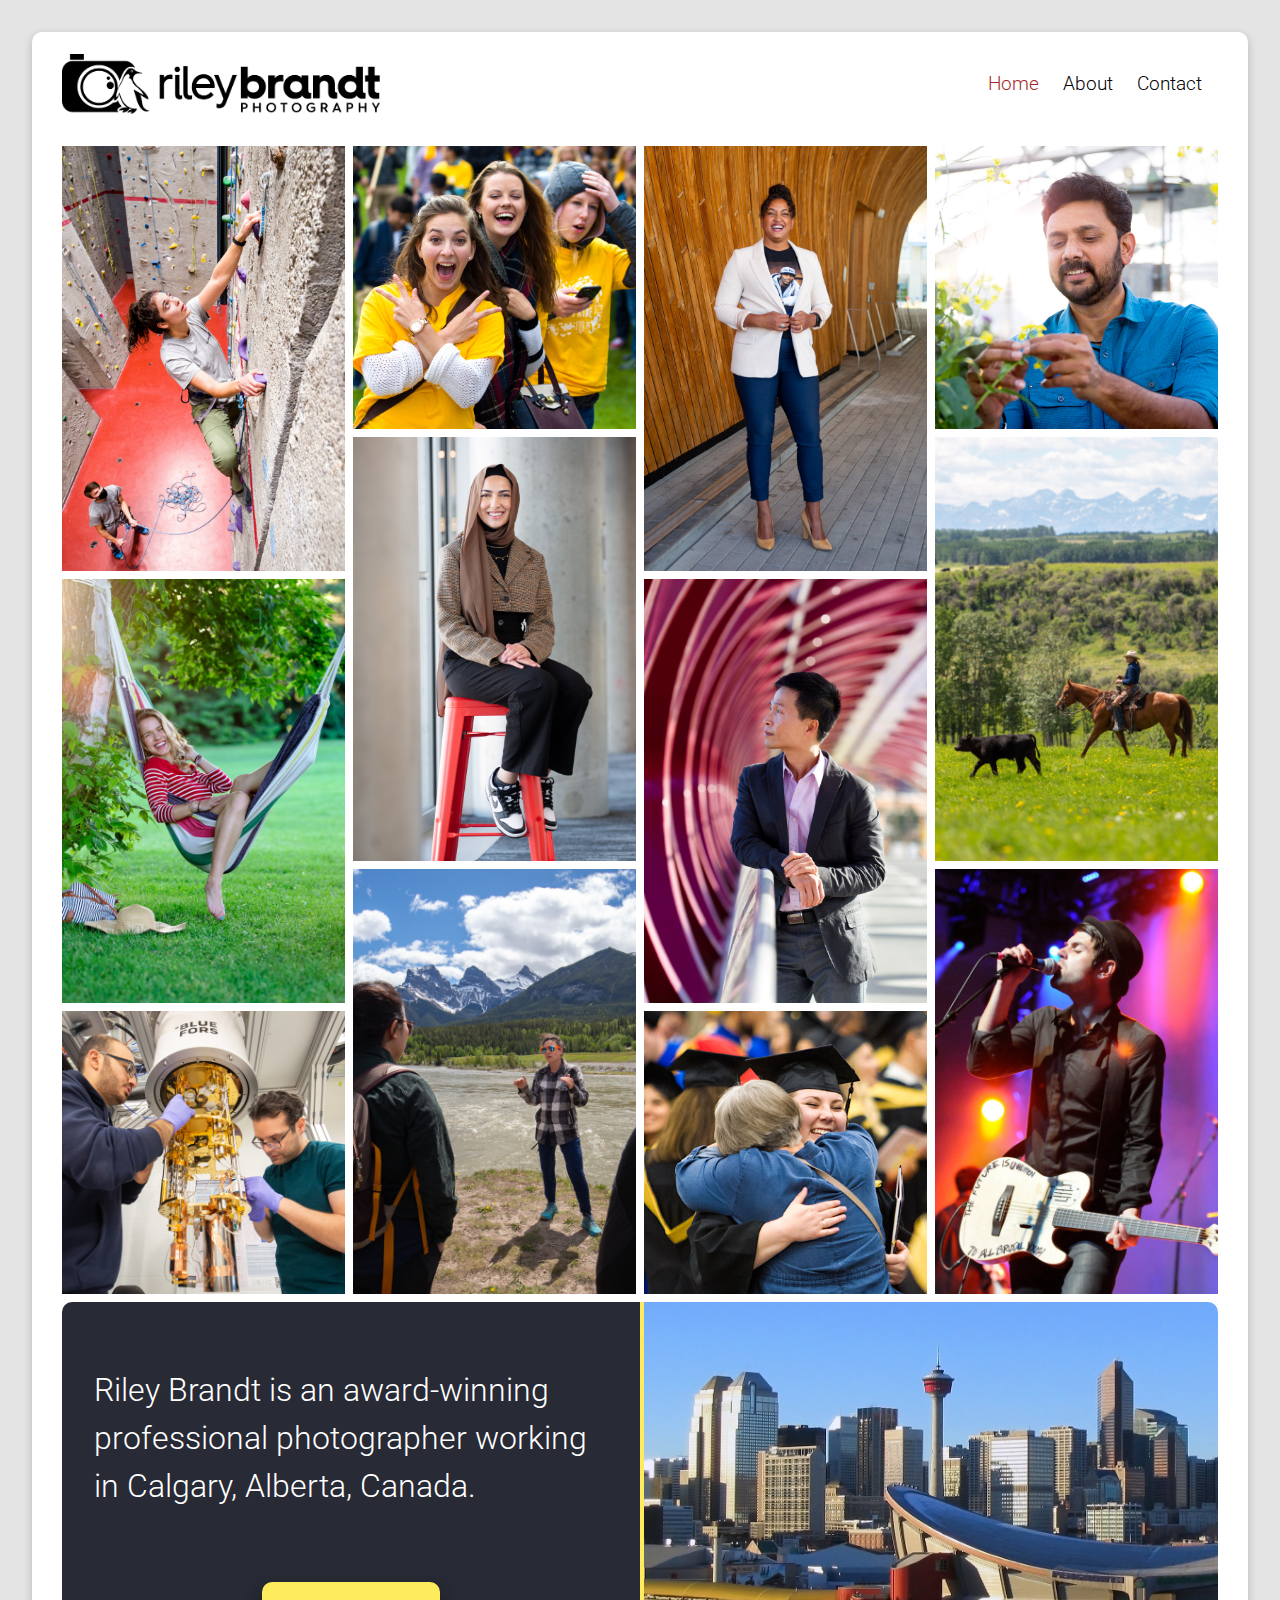
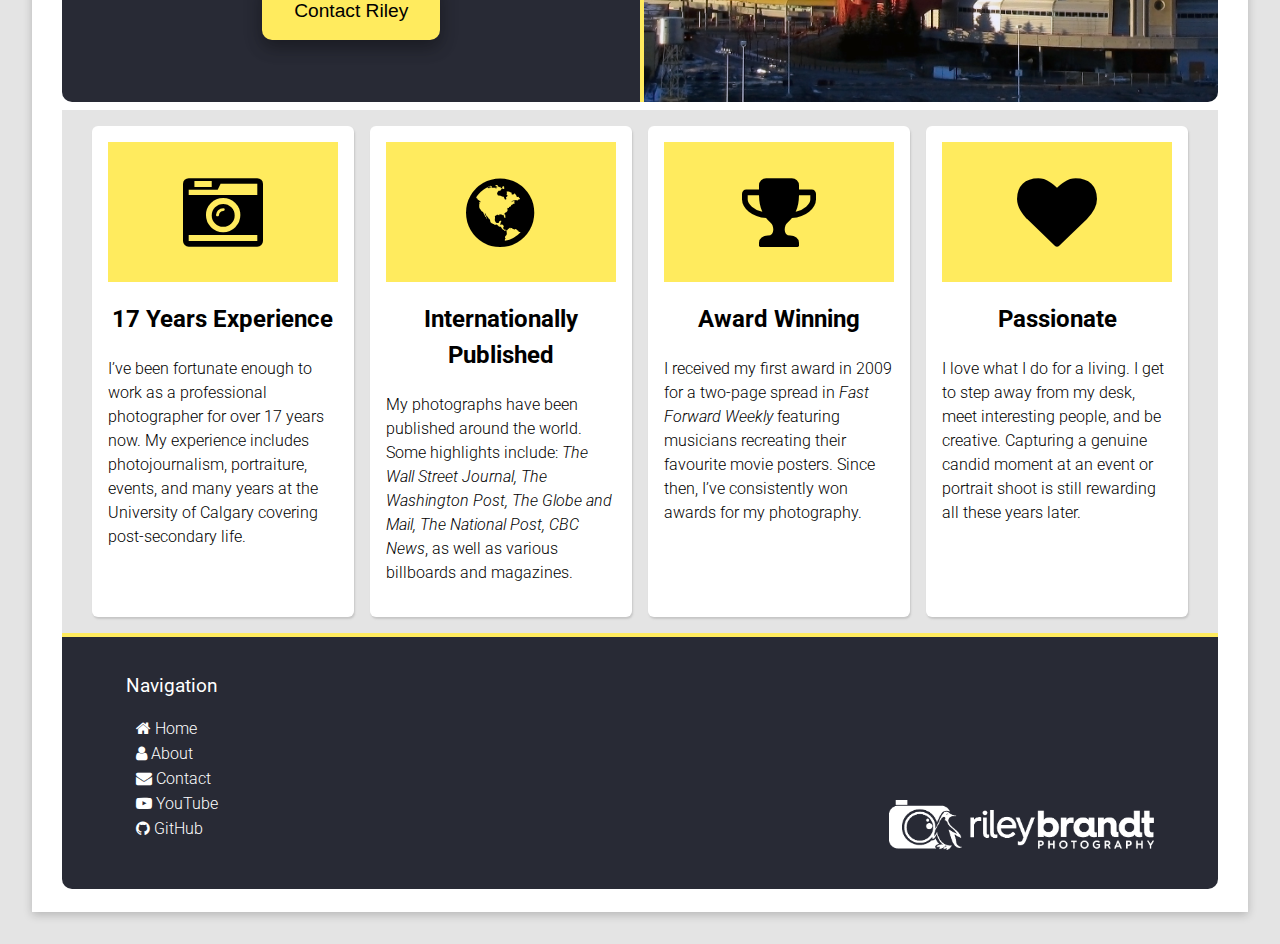
==== commit 8e0d8b05: "HTML: added inline styles to fonts, remove data-title text from all gallery images so Lightbox doesn" ====
--- a/index.html
+++ b/index.html
@@ -75,7 +75,7 @@
             <a
               href="./img/homepage/hp_04_full_wall-climb_1400px_90ppi_90Q.jpg"
               data-lightbox="lbox-test-data"
-              data-title="This is the data-title field"
+              data-title=""
             >
               <img
                 src="./img/homepage/hp_04_thumb_wall-climb_800x1200_150ppi.jpg"
@@ -85,7 +85,7 @@
             <a
               href="./img/homepage/hp_10_full_hammock_1200px.jpg"
               data-lightbox="lbox-test-data"
-              data-title="This is the data-title field"
+              data-title=""
             >
               <img src="./img/homepage/hp_10_thumb_hammock_600x900px.jpg" />
             </a>
@@ -101,10 +101,12 @@
             <a
               href="./img/homepage/hp_15_full_lab_1200px.jpg"
               data-lightbox="lbox-test-data"
-              data-title="This is the data-title field"
+              data-title=""
             >
               <img src="./img/homepage/hp_16_quamtun_600x600px.jpg" />
             </a>
+
+
           </div>
 
           <!-- ====== IMAGE GALLERY 02 ===== -->
@@ -113,7 +115,7 @@
             <a
               href="./img/homepage/hp_07_full_orientation_1200px.jpg"
               data-lightbox="lbox-test-data"
-              data-title="This is the data-title field"
+              data-title=""
             >
               <img src="./img/homepage/hp_07_thumb_orientation_800x800px.jpg" />
             </a>
@@ -121,7 +123,7 @@
             <a
               href="./img/homepage/hp_01_full_stool-portrait_1400px.jpg"
               data-lightbox="lbox-test-data"
-              data-title="This is the data-title field"
+              data-title=""
             >
               <img
                 src="./img/homepage/hp_01_thumb_vert_stool-portrait_800x1200px_150ppi.jpg"
@@ -165,7 +167,7 @@
             <a
               href="./img/homepage/hp_11_full_mountain-water_600x900px.jpg"
               data-lightbox="lbox-test-data"
-              data-title="This is the data-title field"
+              data-title=""
             >
               <img
                 src="./img/homepage/hp_11_thumb_mountain-water_600x900px.jpg"
@@ -179,7 +181,7 @@
             <a
               href="./img/homepage/hp_06_full_grad-portrait_1200px_150ppi.jpg"
               data-lightbox="lbox-test-data"
-              data-title="This is the data-title field"
+              data-title=""
             >
               <img
                 src="./img/homepage/hp_06_thumb_vert_grad-portrait_800x1200px_150ppi.jpg"
@@ -205,7 +207,7 @@
             <a
               href="./img/homepage/hp_09_thumb_red-portrait_800x1200px.jpg"
               data-lightbox="lbox-test-data"
-              data-title="This is the data-title field"
+              data-title=""
             >
               <img
                 src="./img/homepage/hp_09_thumb_red-portrait_800x1200px.jpg"
@@ -215,7 +217,7 @@
             <a
               href="./img/homepage/hp_08_full_graduation_1400px.jpg"
               data-lightbox="lbox-test-data"
-              data-title="This is the data-title field"
+              data-title=""
             >
               <img src="./img/homepage/hp_08_thumb_graduation_800x800px.jpg" />
             </a>
@@ -227,7 +229,7 @@
             <a
               href="./img/homepage/hp_03_full_canola_1200px.jpg"
               data-lightbox="lbox-test-data"
-              data-title="Canola research at the University of Calgary"
+              data-title=""
             >
               <img src="./img/homepage/hp_03_thumb_canola_800px.jpg" />
             </a>
@@ -253,7 +255,7 @@
             <a
               href="./img/homepage/hp_05_full_herd-cattle_1200px_150ppi.jpg"
               data-lightbox="lbox-test-data"
-              data-title="This is the data-title field"
+              data-title=""
             >
               <img src="./img/homepage/hp_05_thumb_herd-cattle_600x900px.jpg" />
             </a>
@@ -261,7 +263,7 @@
             <a
               href="./img/homepage/hp_12_full_concert_1200px.jpg"
               data-lightbox="lbox-test-data"
-              data-title="This is the data-title field"
+              data-title=""
             >
               <img src="./img/homepage/hp_12_thumb_concert_600x900px.jpg" />
             </a>
@@ -310,11 +312,11 @@
               <i class="fa fa-camera-retro fa-5x" aria-hidden="true"></i>
             </div>
             <!-- <img src="./img/homepage/hp_12_thumb_concert_600x900px.jpg" /> -->
-            <h2>15 Years Experience</h2>
+            <h2>17 Years Experience</h2>
             <p>
               I’ve been fortunate enough to work as a professional photographer
-              for over 15 years now. My experience includes photojournalism,
-              portraiture, events, weddings, and many years at the University of
+              for over 17 years now. My experience includes photojournalism,
+              portraiture, events, and many years at the University of
               Calgary covering post-secondary life.
             </p>
           </div>
@@ -324,10 +326,9 @@
             </div>
             <h2>Internationally Published</h2>
             <p>
-              My photos have been published locally, nationally, and
-              internationally. Some highlights include The Wall Street Journal,
-              The Washington Post, The Globe and Mail, The National Post, CBC
-              News, as well as various billboards and magazines.
+              My photographs have been published around the world. Some highlights include: <i>The Wall Street Journal,
+                The Washington Post, The Globe and Mail, The National Post, CBC
+                News</i>, as well as various billboards and magazines.
             </p>
           </div>
           <div class="card-column-2">
@@ -336,11 +337,10 @@
             </div>
             <h2>Award Winning</h2>
             <p>
-              I received my first award in 2009 for a two-page spread in Fast
-              Forward Weekly featuring musicians recreating their favourite
+              I received my first award in 2009 for a two-page spread in <i>Fast
+                Forward Weekly</i> featuring musicians recreating their favourite
               movie posters. Since then, I’ve consistently won awards for my
-              photography. You can find a list of my recent awards
-              <a href="./about.html">here</a>.
+              photography.
             </p>
           </div>
 
@@ -350,10 +350,10 @@
             </div>
             <h2>Passionate</h2>
             <p>
-              I love what I do. I get to step away from my desk, meet
+              I love what I do for a living. I get to step away from my desk, meet
               interesting people, and be creative. Capturing a genuine candid
               moment at an event or portrait shoot is still rewarding all these
-              years later. I think the pride in my work shows.
+              years later.
             </p>
           </div>
         </div>
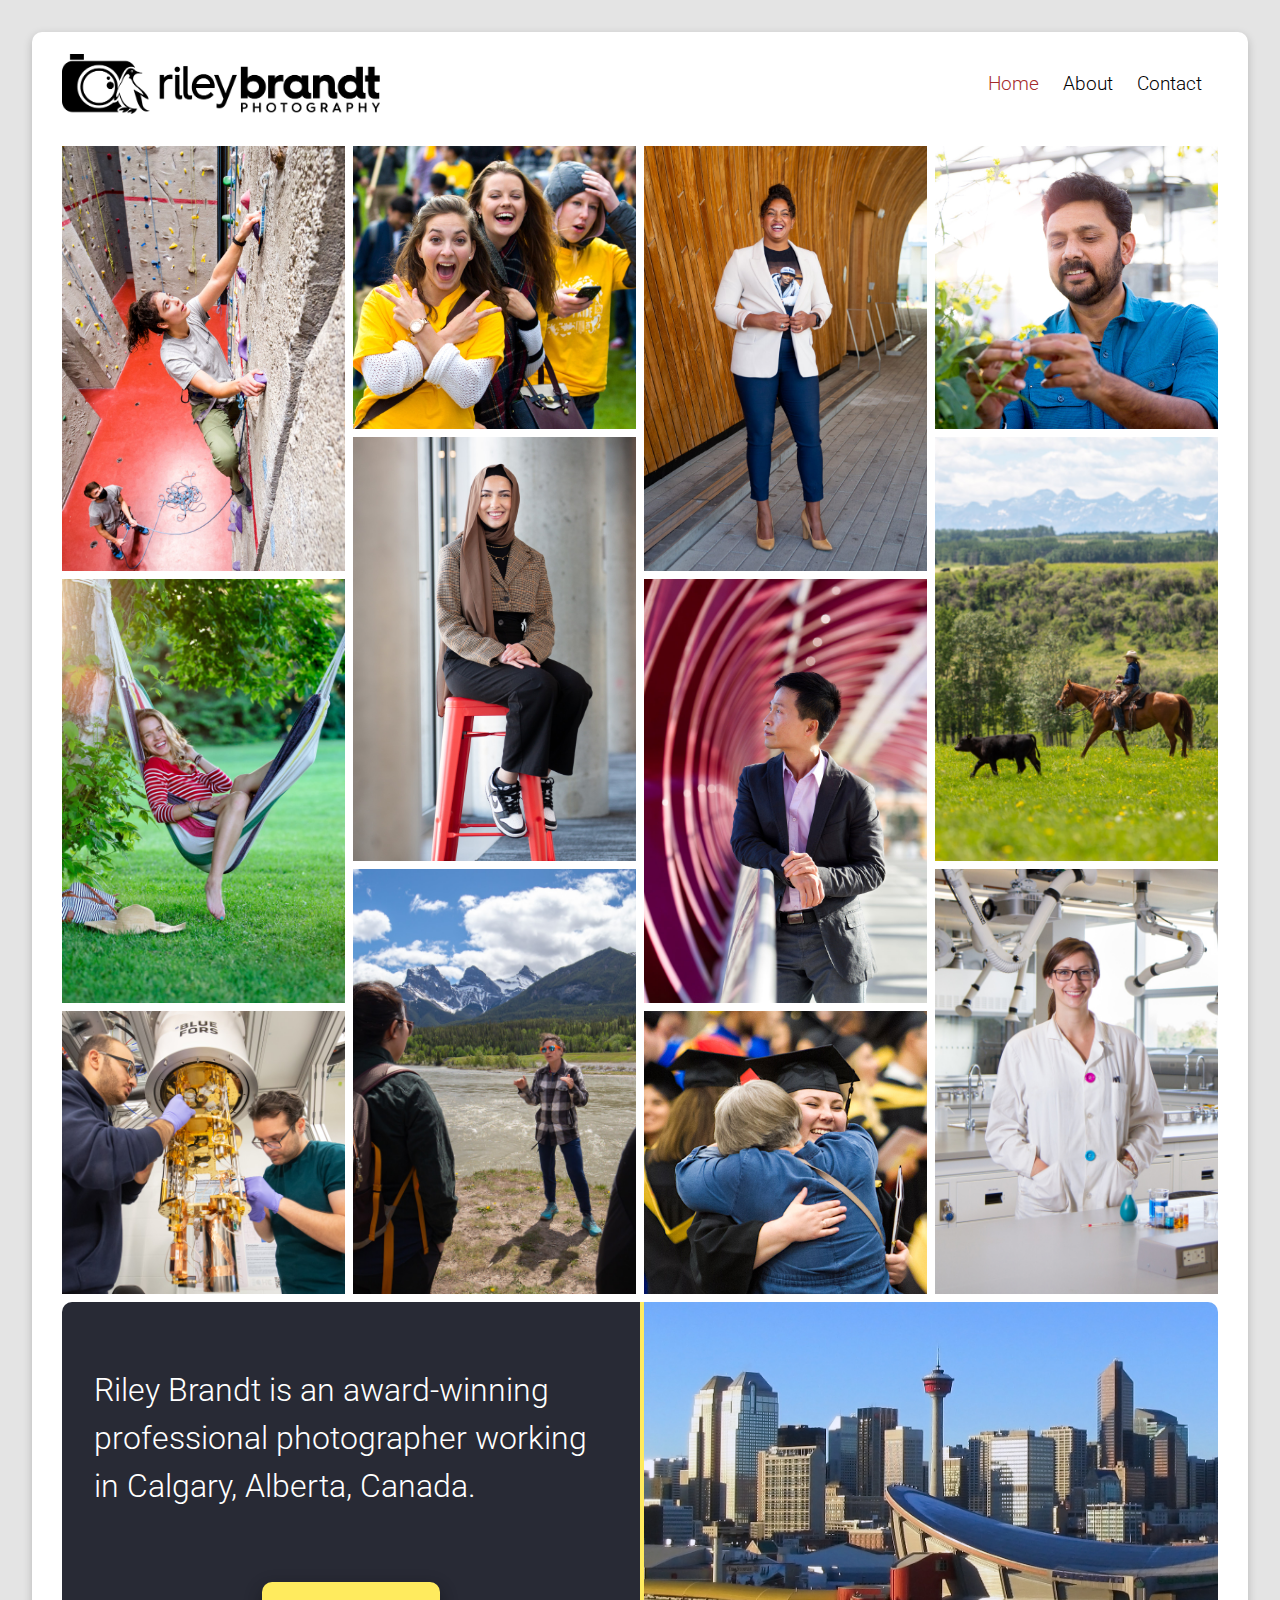
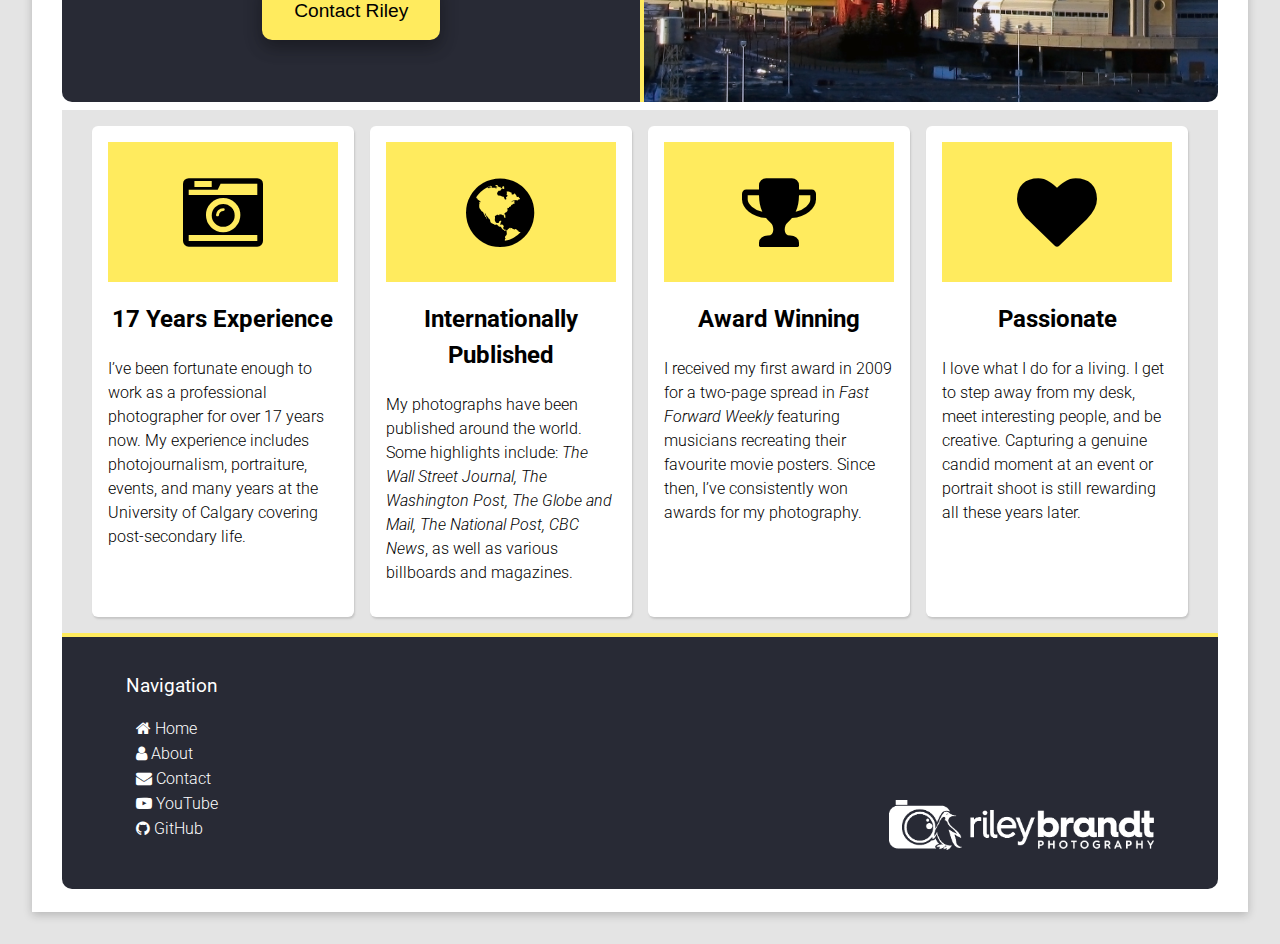
==== commit cbe57b8d: "HTML: replaced concert img with environmental portrait in lab" ====
--- a/index.html
+++ b/index.html
@@ -99,46 +99,158 @@
             </a> -->
 
             <a
+              href="./img/homepage/quantum-b-1200px-150ppi.jpg"
+              data-lightbox="lbox-test-data"
+              data-title=""
+            >
+              <img src="./img/homepage/hp_16_quamtun_600x600px.jpg" />
+            </a>
+          </div>
+
+          <!-- ====== IMAGE GALLERY 02 ===== -->
+
+          <div class="lbox-column">
+            <a
+              href="./img/homepage/hp_07_full_orientation_1200px.jpg"
+              data-lightbox="lbox-test-data"
+              data-title=""
+            >
+              <img src="./img/homepage/hp_07_thumb_orientation_800x800px.jpg" />
+            </a>
+
+            <a
+              href="./img/homepage/hp_01_full_stool-portrait_1400px.jpg"
+              data-lightbox="lbox-test-data"
+              data-title=""
+            >
+              <img
+                src="./img/homepage/hp_01_thumb_vert_stool-portrait_800x1200px_150ppi.jpg"
+              />
+            </a>
+
+            <!-- <a
+              href="./img/homepage/hp_10_full_hammock_1200px.jpg"
+              data-lightbox="lbox-test-data"
+              data-title="This is the data-title field"
+            >
+              <img src="./img/homepage/hp_10_thumb_hammock_600x900px.jpg" />
+            </a> -->
+            <!-- 
+            <a
+              href="./img/homepage/hp_12_full_concert_1200px.jpg"
+              data-lightbox="lbox-test-data"
+              data-title="This is the data-title field"
+            >
+              <img src="./img/homepage/hp_12_thumb_concert_600x900px.jpg" />
+            </a> -->
+
+            <!-- <a
+              href="./img/homepage/hp_09_thumb_red-portrait_800x1200px.jpg"
+              data-lightbox="lbox-test-data"
+              data-title="This is the data-title field"
+            >
+              <img
+                src="./img/homepage/hp_09_thumb_red-portrait_800x1200px.jpg"
+              />
+            </a> -->
+
+            <!-- <a
+              href="./img/homepage/hp_05_full_herd-cattle_1200px_150ppi.jpg"
+              data-lightbox="lbox-test-data"
+              data-title="This is the data-title field"
+            >
+              <img src="./img/homepage/hp_05_thumb_herd-cattle_600x900px.jpg" />
+            </a> -->
+
+            <a
+              href="./img/homepage/hp_11_full_mountain-water_600x900px.jpg"
+              data-lightbox="lbox-test-data"
+              data-title=""
+            >
+              <img
+                src="./img/homepage/hp_11_thumb_mountain-water_600x900px.jpg"
+              />
+            </a>
+
+            <!-- <a
               href="./img/homepage/hp_15_full_lab_1200px.jpg"
               data-lightbox="lbox-test-data"
               data-title=""
             >
-              <img src="./img/homepage/hp_16_quamtun_600x600px.jpg" />
-            </a>
-
-
-          </div>
-
-          <!-- ====== IMAGE GALLERY 02 ===== -->
+              <img src="./img/homepage/hp_15_thumb_lab_600x900px.jpg" />
+            </a> -->
+          </div>
+
+          <!-- ====== IMAGE GALLERY 03 ===== -->
 
           <div class="lbox-column">
             <a
-              href="./img/homepage/hp_07_full_orientation_1200px.jpg"
-              data-lightbox="lbox-test-data"
-              data-title=""
-            >
-              <img src="./img/homepage/hp_07_thumb_orientation_800x800px.jpg" />
-            </a>
-
-            <a
-              href="./img/homepage/hp_01_full_stool-portrait_1400px.jpg"
-              data-lightbox="lbox-test-data"
-              data-title=""
-            >
-              <img
-                src="./img/homepage/hp_01_thumb_vert_stool-portrait_800x1200px_150ppi.jpg"
-              />
-            </a>
-
-            <!-- <a
-              href="./img/homepage/hp_10_full_hammock_1200px.jpg"
-              data-lightbox="lbox-test-data"
-              data-title="This is the data-title field"
-            >
-              <img src="./img/homepage/hp_10_thumb_hammock_600x900px.jpg" />
-            </a> -->
-            <!-- 
-            <a
+              href="./img/homepage/hp_06_full_grad-portrait_1200px_150ppi.jpg"
+              data-lightbox="lbox-test-data"
+              data-title=""
+            >
+              <img
+                src="./img/homepage/hp_06_thumb_vert_grad-portrait_800x1200px_150ppi.jpg"
+              />
+            </a>
+
+            <!-- <a
+              href="./img/homepage/hp_14_full_train_1200px.jpg"
+              data-lightbox="lbox-test-data"
+              data-title="This is the data-title field"
+            >
+              <img src="./img/homepage/hp_14_thumb_train_600x900px.jpg" />
+            </a> -->
+
+            <!-- <a
+              href="./img/homepage/hp_05_full_herd-cattle_1200px_150ppi.jpg"
+              data-lightbox="lbox-test-data"
+              data-title="This is the data-title field"
+            >
+              <img src="./img/homepage/hp_05_thumb_herd-cattle_600x900px.jpg" />
+            </a> -->
+
+            <a
+              href="./img/homepage/hp_09_thumb_red-portrait_800x1200px.jpg"
+              data-lightbox="lbox-test-data"
+              data-title=""
+            >
+              <img
+                src="./img/homepage/hp_09_thumb_red-portrait_800x1200px.jpg"
+              />
+            </a>
+
+            <a
+              href="./img/homepage/hp_08_full_graduation_1400px.jpg"
+              data-lightbox="lbox-test-data"
+              data-title=""
+            >
+              <img src="./img/homepage/hp_08_thumb_graduation_800x800px.jpg" />
+            </a>
+          </div>
+
+          <!-- ====== IMAGE GALLERY 04 ===== -->
+
+          <div class="lbox-column">
+            <a
+              href="./img/homepage/hp_03_full_canola_1200px.jpg"
+              data-lightbox="lbox-test-data"
+              data-title=""
+            >
+              <img src="./img/homepage/hp_03_thumb_canola_800px.jpg" />
+            </a>
+
+            <!-- <a
+              href="./img/homepage/hp_09_thumb_red-portrait_800x1200px.jpg"
+              data-lightbox="lbox-test-data"
+              data-title="This is the data-title field"
+            >
+              <img
+                src="./img/homepage/hp_09_thumb_red-portrait_800x1200px.jpg"
+              />
+            </a> -->
+
+            <!-- <a
               href="./img/homepage/hp_12_full_concert_1200px.jpg"
               data-lightbox="lbox-test-data"
               data-title="This is the data-title field"
@@ -146,126 +258,28 @@
               <img src="./img/homepage/hp_12_thumb_concert_600x900px.jpg" />
             </a> -->
 
-            <!-- <a
-              href="./img/homepage/hp_09_thumb_red-portrait_800x1200px.jpg"
-              data-lightbox="lbox-test-data"
-              data-title="This is the data-title field"
-            >
-              <img
-                src="./img/homepage/hp_09_thumb_red-portrait_800x1200px.jpg"
-              />
-            </a> -->
-
-            <!-- <a
+            <a
               href="./img/homepage/hp_05_full_herd-cattle_1200px_150ppi.jpg"
               data-lightbox="lbox-test-data"
-              data-title="This is the data-title field"
+              data-title=""
             >
               <img src="./img/homepage/hp_05_thumb_herd-cattle_600x900px.jpg" />
-            </a> -->
-
-            <a
-              href="./img/homepage/hp_11_full_mountain-water_600x900px.jpg"
-              data-lightbox="lbox-test-data"
-              data-title=""
-            >
-              <img
-                src="./img/homepage/hp_11_thumb_mountain-water_600x900px.jpg"
-              />
-            </a>
-          </div>
-
-          <!-- ====== IMAGE GALLERY 03 ===== -->
-
-          <div class="lbox-column">
-            <a
-              href="./img/homepage/hp_06_full_grad-portrait_1200px_150ppi.jpg"
-              data-lightbox="lbox-test-data"
-              data-title=""
-            >
-              <img
-                src="./img/homepage/hp_06_thumb_vert_grad-portrait_800x1200px_150ppi.jpg"
-              />
-            </a>
-
-            <!-- <a
-              href="./img/homepage/hp_14_full_train_1200px.jpg"
-              data-lightbox="lbox-test-data"
-              data-title="This is the data-title field"
-            >
-              <img src="./img/homepage/hp_14_thumb_train_600x900px.jpg" />
-            </a> -->
-
-            <!-- <a
-              href="./img/homepage/hp_05_full_herd-cattle_1200px_150ppi.jpg"
-              data-lightbox="lbox-test-data"
-              data-title="This is the data-title field"
-            >
-              <img src="./img/homepage/hp_05_thumb_herd-cattle_600x900px.jpg" />
-            </a> -->
-
-            <a
-              href="./img/homepage/hp_09_thumb_red-portrait_800x1200px.jpg"
-              data-lightbox="lbox-test-data"
-              data-title=""
-            >
-              <img
-                src="./img/homepage/hp_09_thumb_red-portrait_800x1200px.jpg"
-              />
-            </a>
-
-            <a
-              href="./img/homepage/hp_08_full_graduation_1400px.jpg"
-              data-lightbox="lbox-test-data"
-              data-title=""
-            >
-              <img src="./img/homepage/hp_08_thumb_graduation_800x800px.jpg" />
-            </a>
-          </div>
-
-          <!-- ====== IMAGE GALLERY 04 ===== -->
-
-          <div class="lbox-column">
-            <a
-              href="./img/homepage/hp_03_full_canola_1200px.jpg"
-              data-lightbox="lbox-test-data"
-              data-title=""
-            >
-              <img src="./img/homepage/hp_03_thumb_canola_800px.jpg" />
-            </a>
-
-            <!-- <a
-              href="./img/homepage/hp_09_thumb_red-portrait_800x1200px.jpg"
-              data-lightbox="lbox-test-data"
-              data-title="This is the data-title field"
-            >
-              <img
-                src="./img/homepage/hp_09_thumb_red-portrait_800x1200px.jpg"
-              />
-            </a> -->
+            </a>
 
             <!-- <a
               href="./img/homepage/hp_12_full_concert_1200px.jpg"
               data-lightbox="lbox-test-data"
-              data-title="This is the data-title field"
+              data-title=""
             >
               <img src="./img/homepage/hp_12_thumb_concert_600x900px.jpg" />
             </a> -->
 
             <a
-              href="./img/homepage/hp_05_full_herd-cattle_1200px_150ppi.jpg"
-              data-lightbox="lbox-test-data"
-              data-title=""
-            >
-              <img src="./img/homepage/hp_05_thumb_herd-cattle_600x900px.jpg" />
-            </a>
-
-            <a
-              href="./img/homepage/hp_12_full_concert_1200px.jpg"
-              data-lightbox="lbox-test-data"
-              data-title=""
-            >
-              <img src="./img/homepage/hp_12_thumb_concert_600x900px.jpg" />
+              href="./img/homepage/hp_15_full_lab_1200px.jpg"
+              data-lightbox="lbox-test-data"
+              data-title=""
+            >
+              <img src="./img/homepage/hp_15_thumb_lab_600x900px.jpg" />
             </a>
 
             <!-- <a
@@ -316,8 +330,8 @@
             <p>
               I’ve been fortunate enough to work as a professional photographer
               for over 17 years now. My experience includes photojournalism,
-              portraiture, events, and many years at the University of
-              Calgary covering post-secondary life.
+              portraiture, events, and many years at the University of Calgary
+              covering post-secondary life.
             </p>
           </div>
           <div class="card-column-2">
@@ -326,9 +340,12 @@
             </div>
             <h2>Internationally Published</h2>
             <p>
-              My photographs have been published around the world. Some highlights include: <i>The Wall Street Journal,
-                The Washington Post, The Globe and Mail, The National Post, CBC
-                News</i>, as well as various billboards and magazines.
+              My photographs have been published around the world. Some
+              highlights include:
+              <i
+                >The Wall Street Journal, The Washington Post, The Globe and
+                Mail, The National Post, CBC News</i
+              >, as well as various billboards and magazines.
             </p>
           </div>
           <div class="card-column-2">
@@ -337,10 +354,10 @@
             </div>
             <h2>Award Winning</h2>
             <p>
-              I received my first award in 2009 for a two-page spread in <i>Fast
-                Forward Weekly</i> featuring musicians recreating their favourite
-              movie posters. Since then, I’ve consistently won awards for my
-              photography.
+              I received my first award in 2009 for a two-page spread in
+              <i>Fast Forward Weekly</i> featuring musicians recreating their
+              favourite movie posters. Since then, I’ve consistently won awards
+              for my photography.
             </p>
           </div>
 
@@ -350,10 +367,10 @@
             </div>
             <h2>Passionate</h2>
             <p>
-              I love what I do for a living. I get to step away from my desk, meet
-              interesting people, and be creative. Capturing a genuine candid
-              moment at an event or portrait shoot is still rewarding all these
-              years later.
+              I love what I do for a living. I get to step away from my desk,
+              meet interesting people, and be creative. Capturing a genuine
+              candid moment at an event or portrait shoot is still rewarding all
+              these years later.
             </p>
           </div>
         </div>
